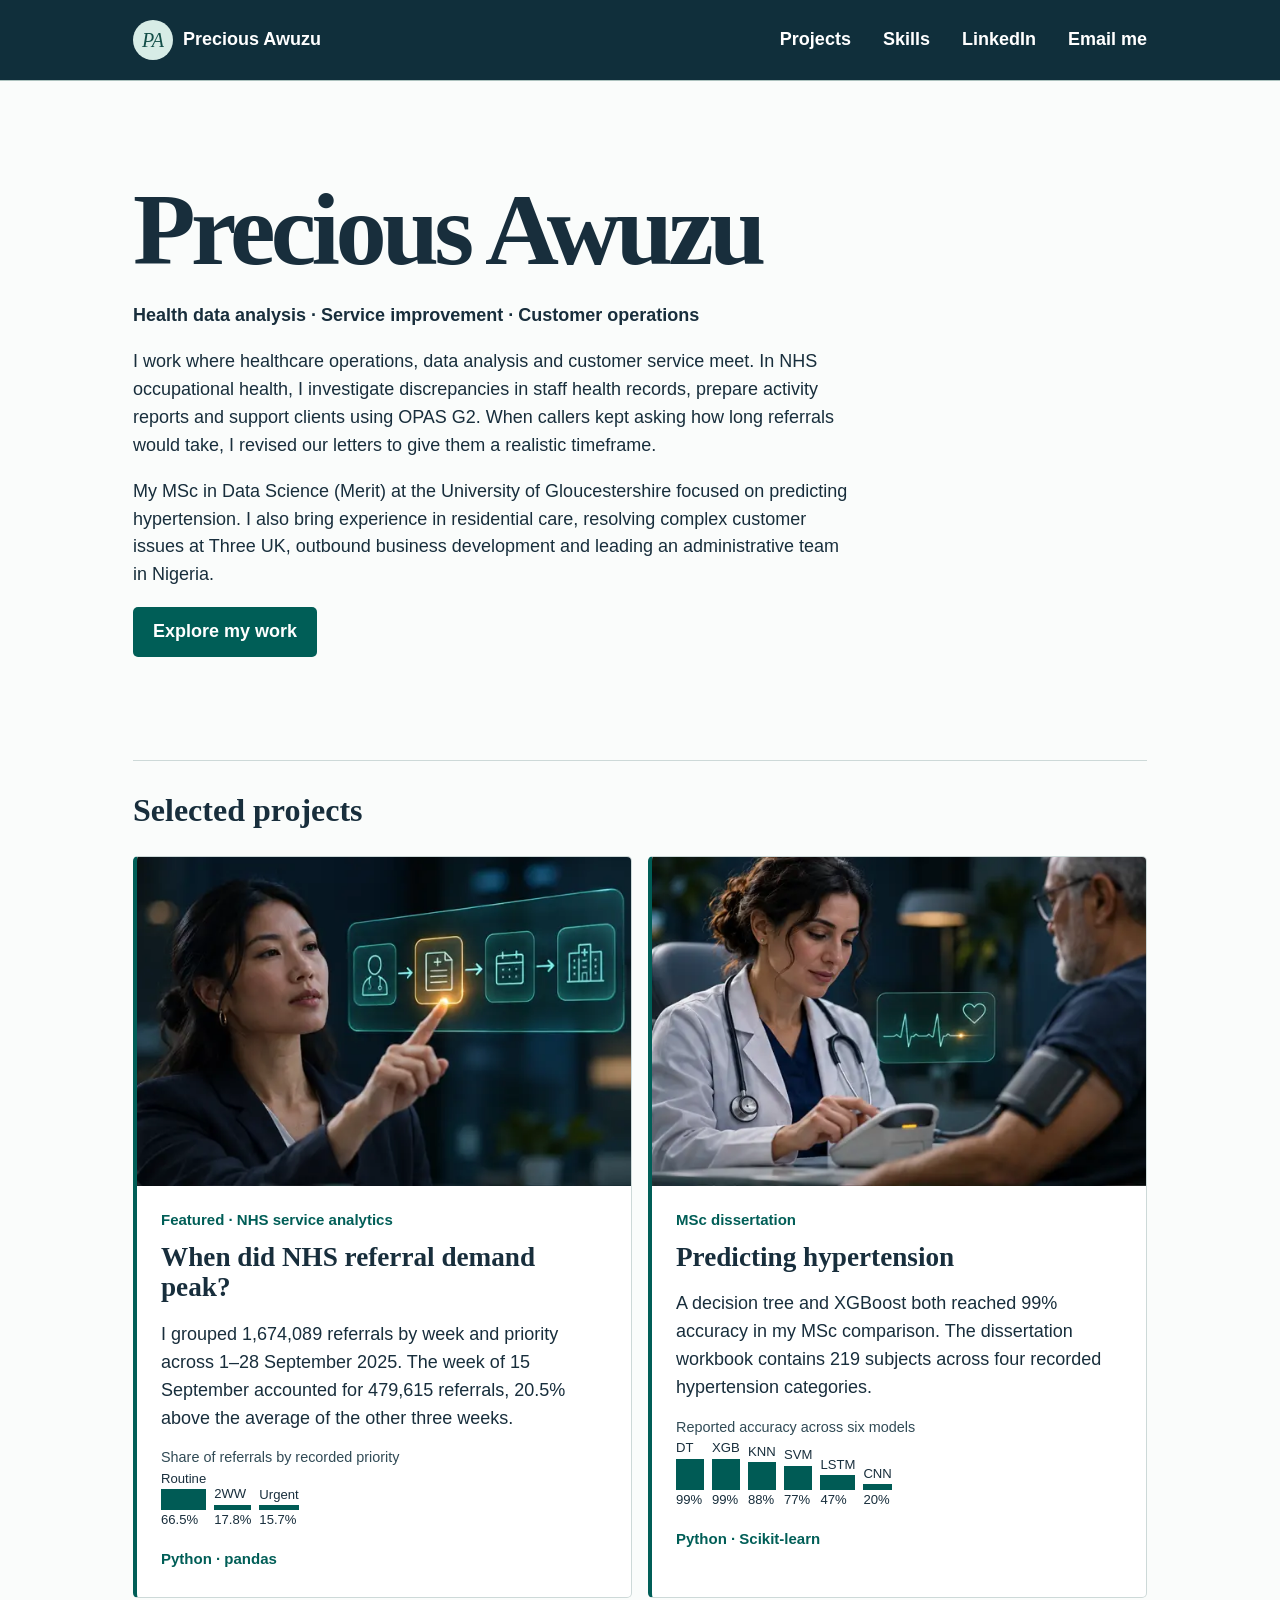
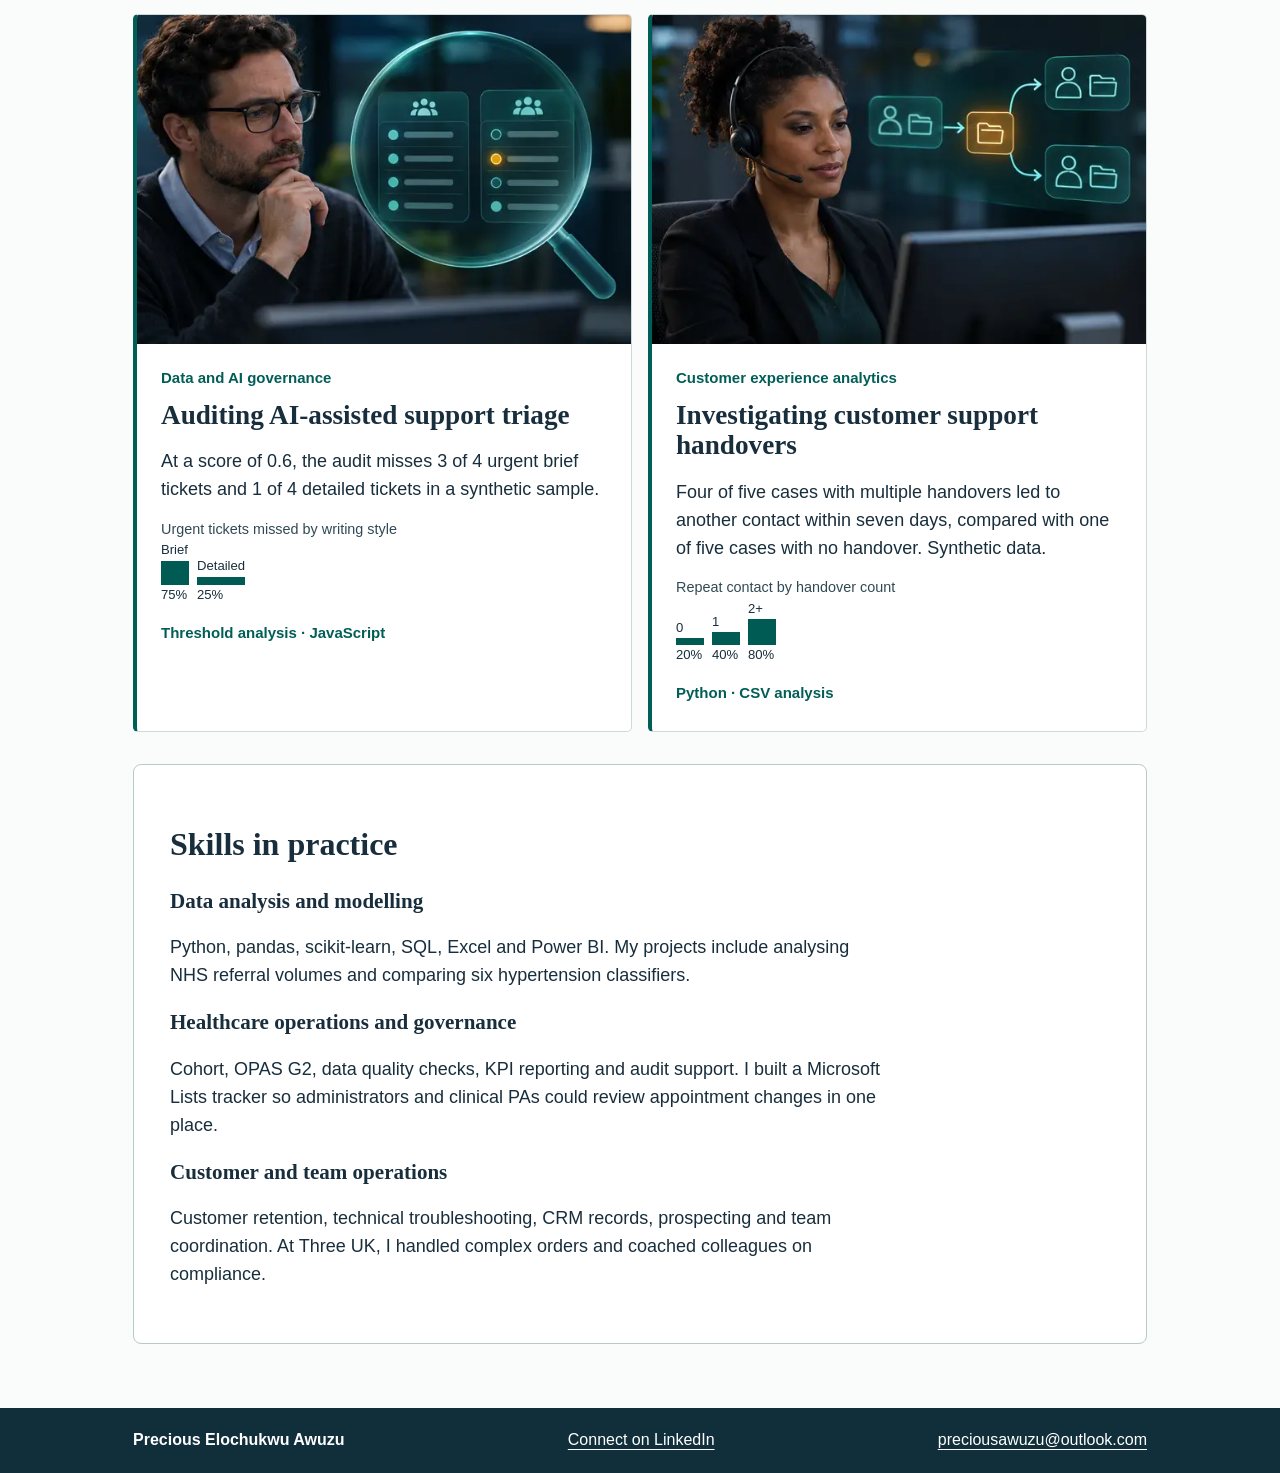
==== index.html @ b7de5ee0 "Give NHS referrals a portfolio case study and link to its source" ====
<!doctype html>
<html lang="en">
<meta charset="utf-8">
<meta name="viewport" content="width=device-width, initial-scale=1">
<title>Health data portfolio | Precious Awuzu</title>

<!-- Base styles -->
<style>
*{box-sizing:border-box}
body{margin:0;background:#f5f8f7;color:#152e34;font:18px/1.55 system-ui,sans-serif}
header,main,footer{max-width:990px;margin:auto;padding:24px}
header{border-bottom:1px solid #adc3bf}
a{color:#005b55;text-underline-offset:4px}
header a{font-weight:700}
h1,h2,h3{font-family:Georgia,serif;line-height:1.12}
h1{font-size:clamp(2.8rem,7vw,5rem);margin:18px 0}
h2{font-size:2rem}
p{max-width:72ch}
article{padding:22px 0;border-top:1px solid #adc3bf}
article h2{margin:8px 0}
small{font-weight:700;color:#38645f}
section{background:white;border:1px solid #b6cbc6;border-radius:8px;padding:clamp(16px,4vw,36px);margin-top:32px}
label,output{display:block;font-weight:600}
textarea,select,button{font:inherit;padding:8px;max-width:100%}
textarea{width:100%;margin:10px 0}
button{background:#095951;color:white;border:0;border-radius:4px;cursor:pointer}
output{white-space:pre-line;margin:18px 0}
.row{display:grid;grid-template-columns:minmax(100px,2fr) 1fr 48px;align-items:center;gap:10px;padding:8px 0}
.row meter{width:100%}
footer{font-size:14px}
</style>

<!-- Theme and project grid -->
<style>
:root{--ink:#182e3c;--pine:#005e57;--line:#cdd9d8;--paper:#fafcfb}
*{scroll-margin-top:24px}
body{background:var(--paper);color:var(--ink);font-family:Inter,"Segoe UI",sans-serif}
header,footer{max-width:none;padding:0;background:#102f3b;color:white}
.navwrap,footer div{max-width:1110px;margin:auto;display:flex;justify-content:space-between;align-items:center;padding:20px clamp(18px,4vw,48px);gap:12px}
header a,footer a{color:white}
nav{display:flex;gap:clamp(12px,3vw,32px)}
nav a,.brand{text-decoration:none}
.brand{display:flex;align-items:center;gap:10px}
.brand b{display:grid;place-items:center;background:#d7ece6;color:#124e48;font:italic 20px Georgia,serif;width:40px;height:40px;border-radius:50%}
main{max-width:1110px;padding:0 clamp(18px,4vw,48px) 64px}
.hero{display:grid;grid-template-columns:1fr;align-items:center;gap:clamp(28px,6vw,80px);padding:clamp(38px,6vw,80px) 0}
.hero img{display:block;width:100%;height:auto;border-radius:48% 48% 6px 6px;box-shadow:8px 8px 0 #d5e6e1}
.hero h1{font-size:clamp(4rem,8vw,7rem);line-height:.93;letter-spacing:-.045em;margin:.24em 0}
.hero small,.case>small,article small{color:var(--pine)}
.cta{display:inline-block;font-weight:650;color:white;background:var(--pine);padding:11px 20px;border-radius:5px;text-decoration:none}
#projects{border-top:1px solid var(--line);padding-top:32px}
.grid{display:grid;grid-template-columns:1fr 1fr;gap:16px}
article{position:relative;background:white;border:1px solid var(--line);border-left:4px solid var(--pine);padding:24px;border-radius:5px}
article h2{font-size:1.7rem}
article h2 a{color:var(--ink);text-decoration:none}
article h2 a:after{content:"";position:absolute;inset:0}
article:hover,article:focus-within{background:#eaf3ef}
article p{margin-bottom:0}
.case{max-width:920px;padding-top:44px}
.case h1{font-size:clamp(2.6rem,6vw,4.4rem);letter-spacing:-.035em}
.case section{box-shadow:0 8px 28px #18363908}
select,textarea{border:1px solid #768d91;border-radius:4px;color:var(--ink);background:white}
.skip{position:absolute;left:-9999px}
.skip:focus{left:8px;top:8px;background:white;padding:10px;z-index:2}
a:focus-visible,button:focus-visible,select:focus-visible,textarea:focus-visible{outline:3px solid #c77b23;outline-offset:3px}
footer div{font-size:1rem;flex-wrap:wrap}
nav a:hover,footer a:hover,.brand:hover{text-decoration:underline}
@media(max-width:660px){.hero{grid-template-columns:1fr;gap:20px}.hero img{grid-row:1;width:min(45vw,180px)}.grid{grid-template-columns:1fr}.navwrap{font-size:1rem}.brand b{width:30px;height:30px;font-size:16px}}
.plotline{display:grid;grid-template-columns:minmax(90px,1fr) 2fr 55px;gap:12px;align-items:center;margin:14px 0}
.plotline i,.plotline b{display:block;height:16px;background:#dbe9e6;border-radius:3px}
.plotline b{background:#00645c}
.flow{display:flex;flex-wrap:wrap;gap:16px;padding:0;list-style-position:inside}
.flow li{background:#dceee8;padding:10px;border-radius:5px}
pre{overflow:auto}
.project-art{display:block;width:100%;height:auto;aspect-ratio:3/2;object-fit:cover;border-radius:4px;margin-bottom:18px}
.case>.project-art{max-height:340px;aspect-ratio:auto;object-fit:contain;background:#edf3ef}
article:has(.project-art){overflow:hidden}
article .project-art{margin:-24px -24px 20px;width:calc(100% + 48px);border-radius:0}
figure{margin:14px 0}
.mini{display:flex;align-items:end;gap:8px}
.mini span{display:grid;align-items:end;min-width:28px;font-size:.82rem}
.mini i{background:#005b55;display:block}
figcaption{font-size:.9rem;color:#304a55}
header nav{flex-wrap:wrap}
header a:focus-visible,footer a:focus-visible{outline:3px solid white}
main :focus-visible,.skip:focus-visible{outline:3px solid #005b55;outline-offset:3px}
@media(max-width:660px){.navwrap{flex-wrap:wrap}.navwrap nav{gap:14px}}
</style>

<a class="skip" href="#main">Skip to content</a>

<header>
  <div class="navwrap">
    <a class="brand" href="index.html"><b aria-hidden="true">PA</b> Precious Awuzu</a>
    <nav aria-label="Main">
      <a href="index.html#projects">Projects</a> <a href="#skills">Skills</a>
      <a href="https://uk.linkedin.com/in/precious-awuzu-581737a3">LinkedIn</a>
    <a href="mailto:preciousawuzu@outlook.com">Email me</a></nav>
  </div>
</header>

<main id="main">
  <div class="hero">
    <div>
      <h1>Precious Awuzu</h1>
      <p><strong>Health data analysis · Service improvement · Customer operations</strong></p>
      <p>I work where healthcare operations, data analysis and customer service meet. In NHS occupational health, I investigate discrepancies in staff health records, prepare activity reports and support clients using OPAS G2. When callers kept asking how long referrals would take, I revised our letters to give them a realistic timeframe.</p>
      <p>My MSc in Data Science (Merit) at the University of Gloucestershire focused on predicting hypertension. I also bring experience in residential care, resolving complex customer issues at Three UK, outbound business development and leading an administrative team in Nigeria.</p>
      <a class="cta" href="#projects">Explore my work</a>
    </div>
  </div>

  <h2 id="projects">Selected projects</h2>
  <div class="grid">
    <article>
      <img class="project-art" loading="lazy" decoding="async" src="assets/clinic-illustration.webp" alt="Healthcare worker reviewing a digital referral">
      <small>Featured · NHS service analytics</small>
      <h2><a href="referrals.html">When did NHS referral demand peak?</a></h2>
      <p>I grouped 1,674,089 referrals by week and priority across 1–28 September 2025. The week of 15 September accounted for 479,615 referrals, 20.5% above the average of the other three weeks.</p>
      <figure>
        <figcaption>Share of referrals by recorded priority</figcaption>
        <div class="mini">
          <span>Routine<i style="height:21.28px"></i>66.5%</span>
          <span>2WW<i style="height:5.7px"></i>17.8%</span>
          <span>Urgent<i style="height:5.02px"></i>15.7%</span>
        </div>
      </figure>
      <small>Python · pandas</small>
    </article>

    <article>
      <img class="project-art" loading="lazy" decoding="async" src="assets/research-illustration.webp" alt="Clinician taking a blood pressure reading">
      <small>MSc dissertation</small>
      <h2><a href="research.html">Predicting hypertension</a></h2>
      <p>A decision tree and XGBoost both reached 99% accuracy in my MSc comparison. The dissertation workbook contains 219 subjects across four recorded hypertension categories.</p>
      <figure>
        <figcaption>Reported accuracy across six models</figcaption>
        <div class="mini">
          <span>DT<i style="height:31.68px"></i>99%</span>
          <span>XGB<i style="height:31.68px"></i>99%</span>
          <span>KNN<i style="height:28.16px"></i>88%</span>
          <span>SVM<i style="height:24.64px"></i>77%</span>
          <span>LSTM<i style="height:15.040000000000001px"></i>47%</span>
          <span>CNN<i style="height:6.4px"></i>20%</span>
        </div>
      </figure>
      <small>Python · Scikit-learn</small>
    </article>

    <article>
      <img class="project-art" loading="lazy" decoding="async" src="assets/governance-illustration.webp" alt="Analyst comparing two support queues">
      <small>Data and AI governance</small>
      <h2><a href="governance.html">Auditing AI-assisted support triage</a></h2>
      <p>At a score of 0.6, the audit misses 3 of 4 urgent brief tickets and 1 of 4 detailed tickets in a synthetic sample.</p>
      <figure>
        <figcaption>Urgent tickets missed by writing style</figcaption>
        <div class="mini">
          <span>Brief<i style="height:24.0px"></i>75%</span>
          <span>Detailed<i style="height:8.0px"></i>25%</span>
        </div>
      </figure>
      <small>Threshold analysis · JavaScript</small>
    </article>

    <article>
      <img class="project-art" loading="lazy" decoding="async" src="assets/quality-illustration.webp" alt="Support adviser reviewing case transfers">
      <small>Customer experience analytics</small>
      <h2><a href="quality.html">Investigating customer support handovers</a></h2>
      <p>Four of five cases with multiple handovers led to another contact within seven days, compared with one of five cases with no handover. Synthetic data.</p>
      <figure>
        <figcaption>Repeat contact by handover count</figcaption>
        <div class="mini">
          <span>0<i style="height:6.4px"></i>20%</span>
          <span>1<i style="height:12.8px"></i>40%</span>
          <span>2+<i style="height:25.6px"></i>80%</span>
        </div>
      </figure>
      <small>Python · CSV analysis</small>
    </article>
  </div>
<section id="skills"><h2>Skills in practice</h2><h3>Data analysis and modelling</h3><p>Python, pandas, scikit-learn, SQL, Excel and Power BI. My projects include analysing NHS referral volumes and comparing six hypertension classifiers.</p><h3>Healthcare operations and governance</h3><p>Cohort, OPAS G2, data quality checks, KPI reporting and audit support. I built a Microsoft Lists tracker so administrators and clinical PAs could review appointment changes in one place.</p><h3>Customer and team operations</h3><p>Customer retention, technical troubleshooting, CRM records, prospecting and team coordination. At Three UK, I handled complex orders and coached colleagues on compliance.</p></section></main>

<footer>
  <div>
    <strong>Precious Elochukwu Awuzu</strong>
    <a href="https://uk.linkedin.com/in/precious-awuzu-581737a3">Connect on LinkedIn</a> <a href="mailto:preciousawuzu@outlook.com">preciousawuzu@outlook.com</a>
  </div>
</footer>
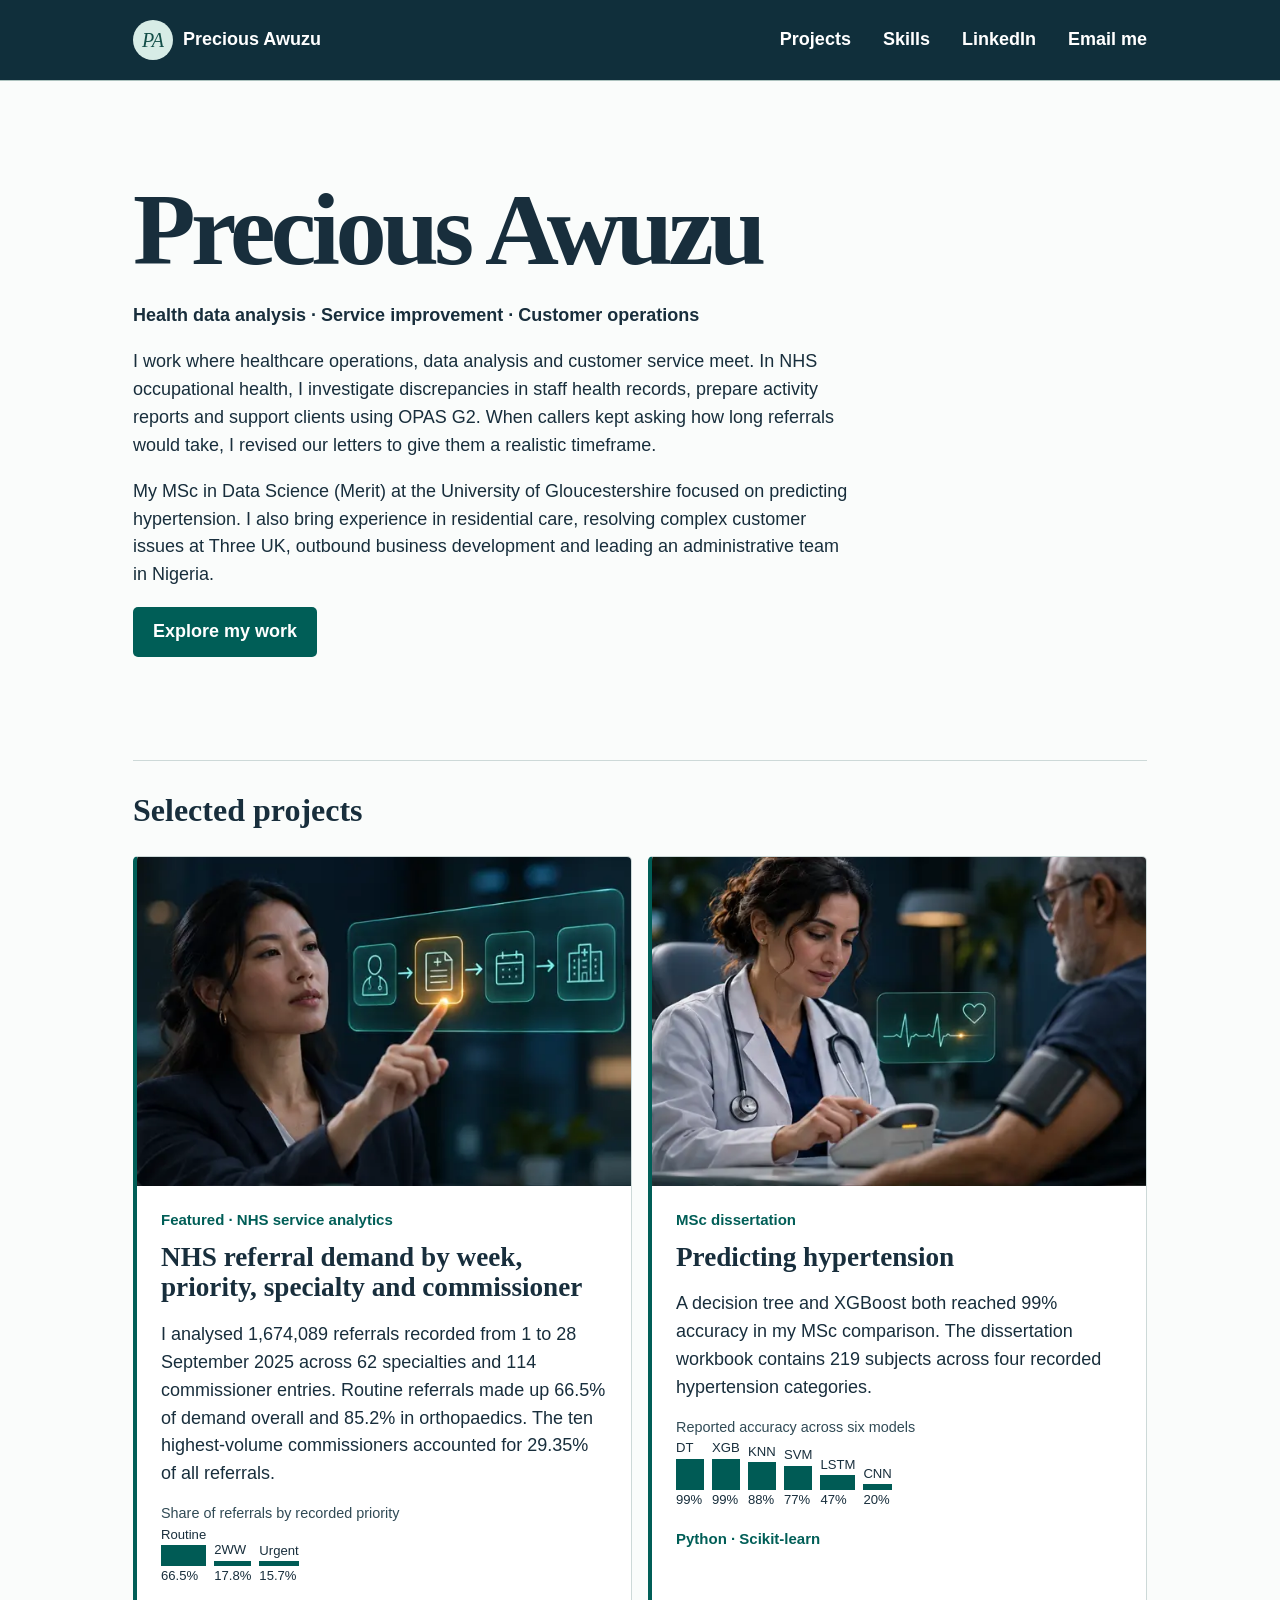
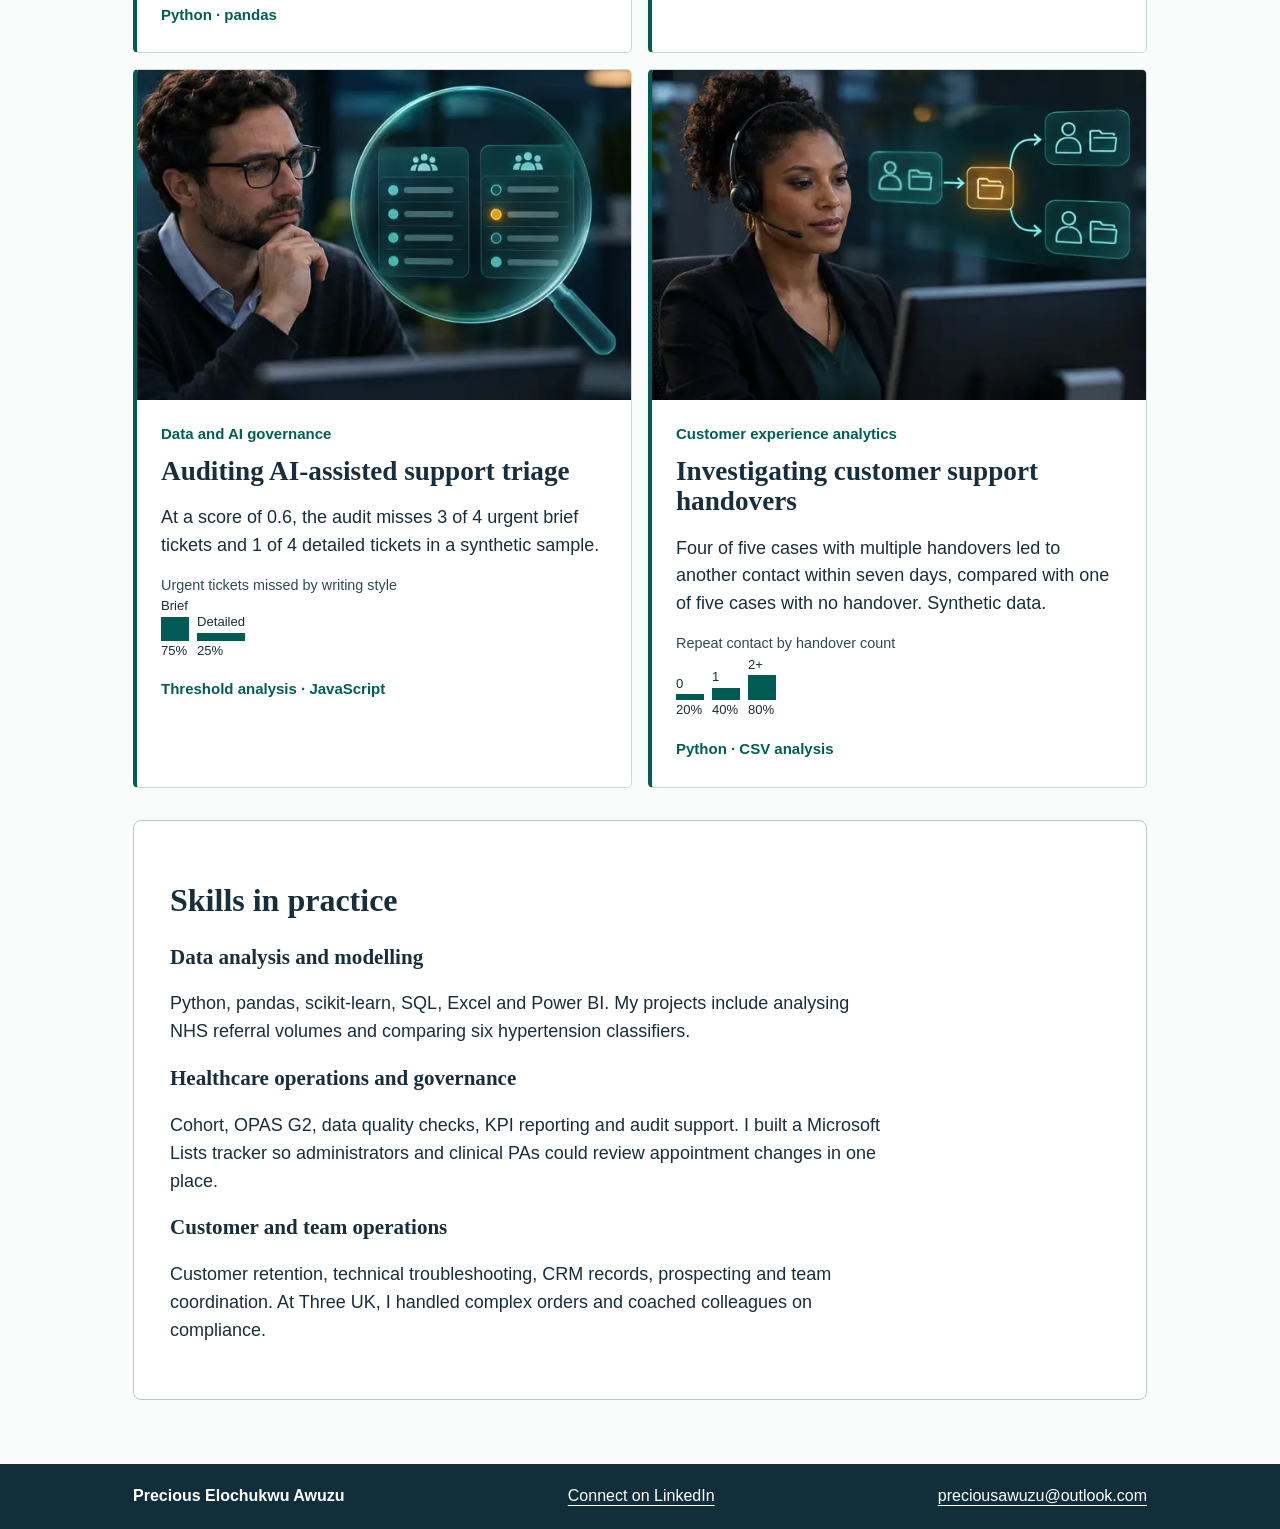
==== commit b3a617f4: "Cover specialty, priority and commissioner findings in NHS referral study" ====
--- a/index.html
+++ b/index.html
@@ -115,8 +115,8 @@
     <article>
       <img class="project-art" loading="lazy" decoding="async" src="assets/clinic-illustration.webp" alt="Healthcare worker reviewing a digital referral">
       <small>Featured · NHS service analytics</small>
-      <h2><a href="referrals.html">When did NHS referral demand peak?</a></h2>
-      <p>I grouped 1,674,089 referrals by week and priority across 1–28 September 2025. The week of 15 September accounted for 479,615 referrals, 20.5% above the average of the other three weeks.</p>
+      <h2><a href="referrals.html">NHS referral demand by week, priority, specialty and commissioner</a></h2>
+      <p>I analysed 1,674,089 referrals recorded from 1 to 28 September 2025 across 62 specialties and 114 commissioner entries. Routine referrals made up 66.5% of demand overall and 85.2% in orthopaedics. The ten highest-volume commissioners accounted for 29.35% of all referrals.</p>
       <figure>
         <figcaption>Share of referrals by recorded priority</figcaption>
         <div class="mini">
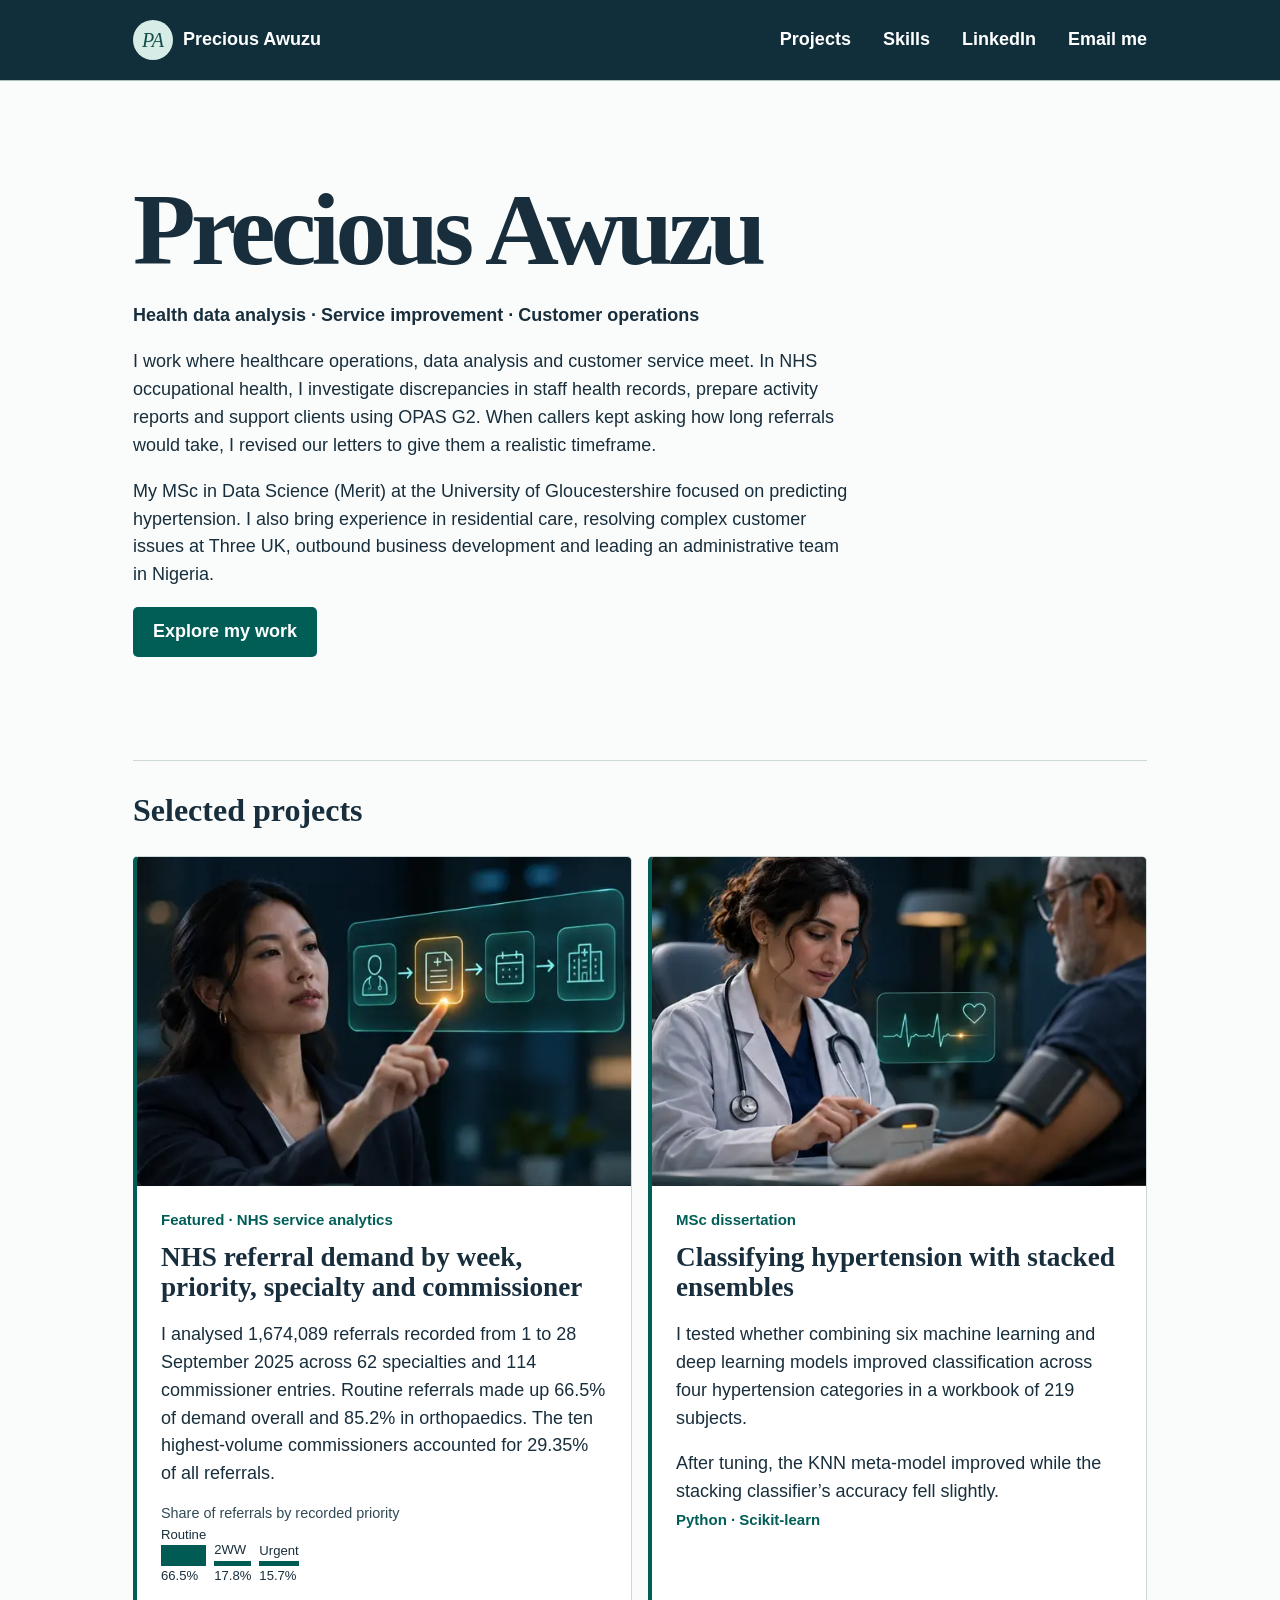
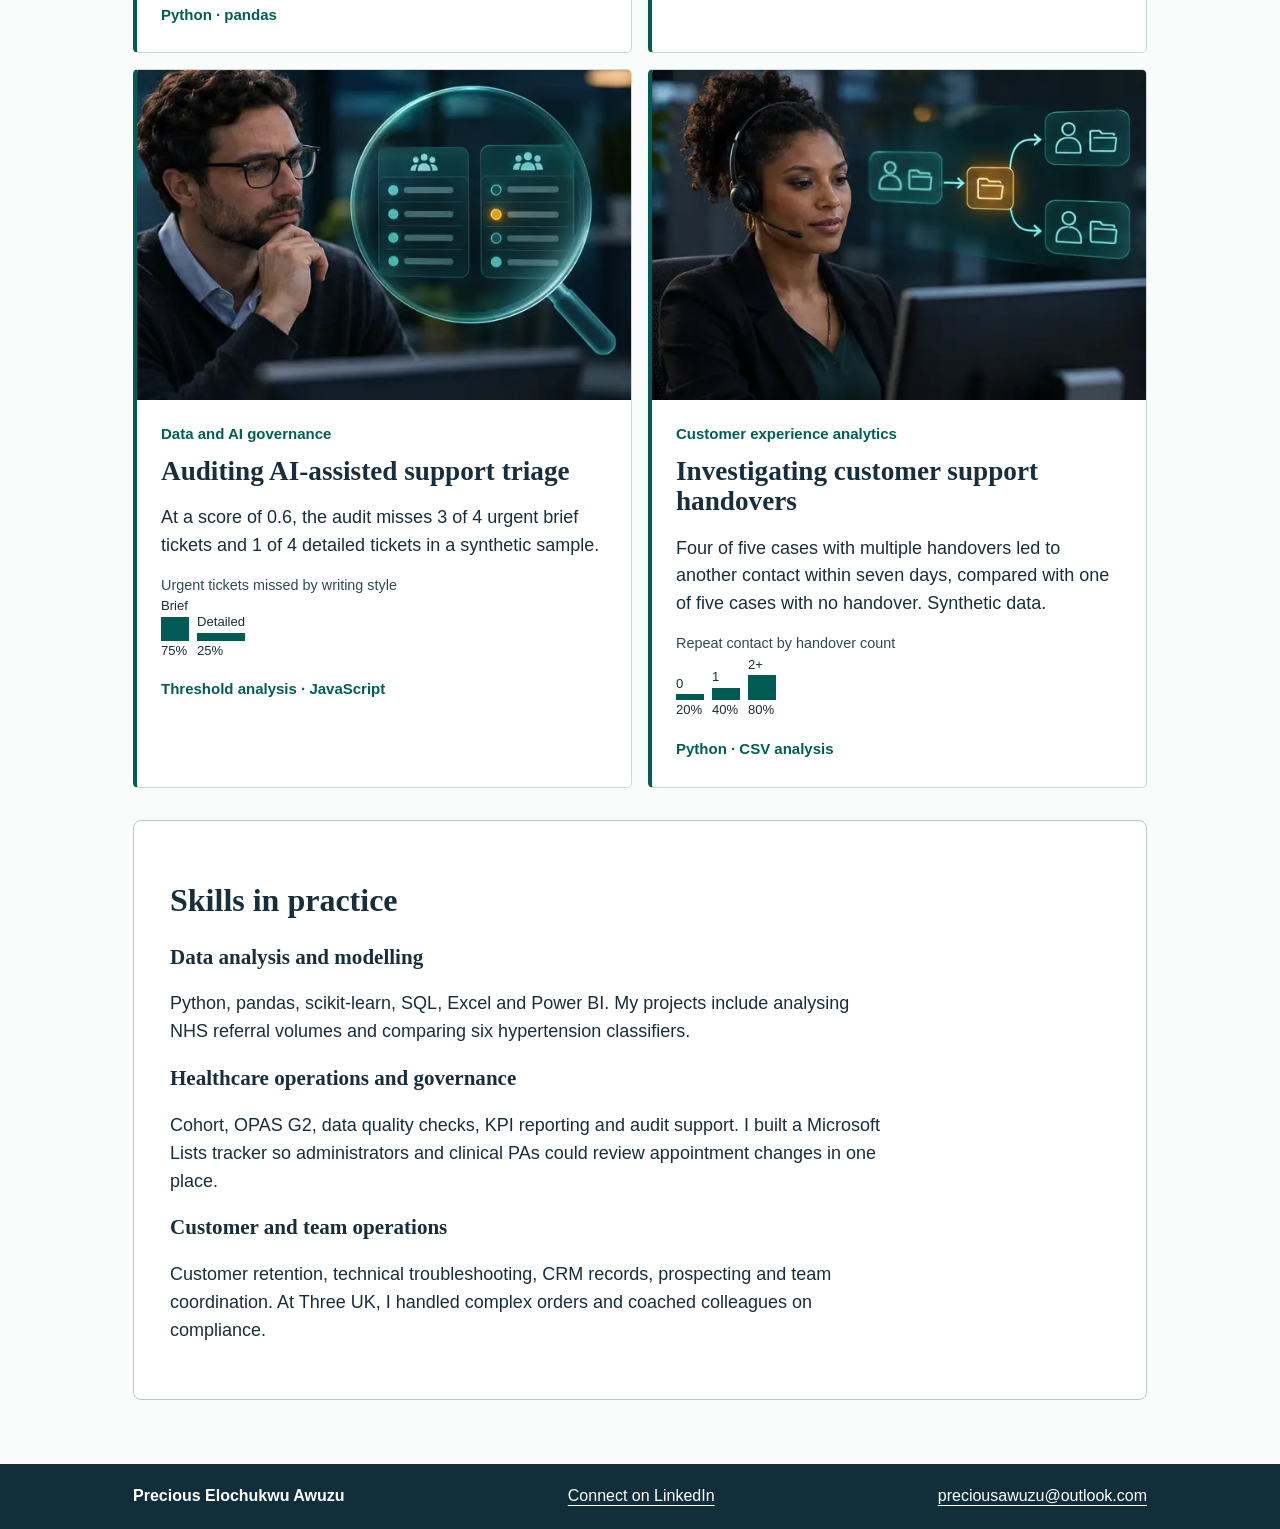
==== commit 8cbc0787: "Explain MSc ensemble design, tuning results and validation limits" ====
--- a/index.html
+++ b/index.html
@@ -131,19 +131,8 @@
     <article>
       <img class="project-art" loading="lazy" decoding="async" src="assets/research-illustration.webp" alt="Clinician taking a blood pressure reading">
       <small>MSc dissertation</small>
-      <h2><a href="research.html">Predicting hypertension</a></h2>
-      <p>A decision tree and XGBoost both reached 99% accuracy in my MSc comparison. The dissertation workbook contains 219 subjects across four recorded hypertension categories.</p>
-      <figure>
-        <figcaption>Reported accuracy across six models</figcaption>
-        <div class="mini">
-          <span>DT<i style="height:31.68px"></i>99%</span>
-          <span>XGB<i style="height:31.68px"></i>99%</span>
-          <span>KNN<i style="height:28.16px"></i>88%</span>
-          <span>SVM<i style="height:24.64px"></i>77%</span>
-          <span>LSTM<i style="height:15.040000000000001px"></i>47%</span>
-          <span>CNN<i style="height:6.4px"></i>20%</span>
-        </div>
-      </figure>
+      <h2><a href="research.html">Classifying hypertension with stacked ensembles</a></h2>
+      <p>I tested whether combining six machine learning and deep learning models improved classification across four hypertension categories in a workbook of 219 subjects.</p><p>After tuning, the KNN meta-model improved while the stacking classifier’s accuracy fell slightly.</p>
       <small>Python · Scikit-learn</small>
     </article>
 
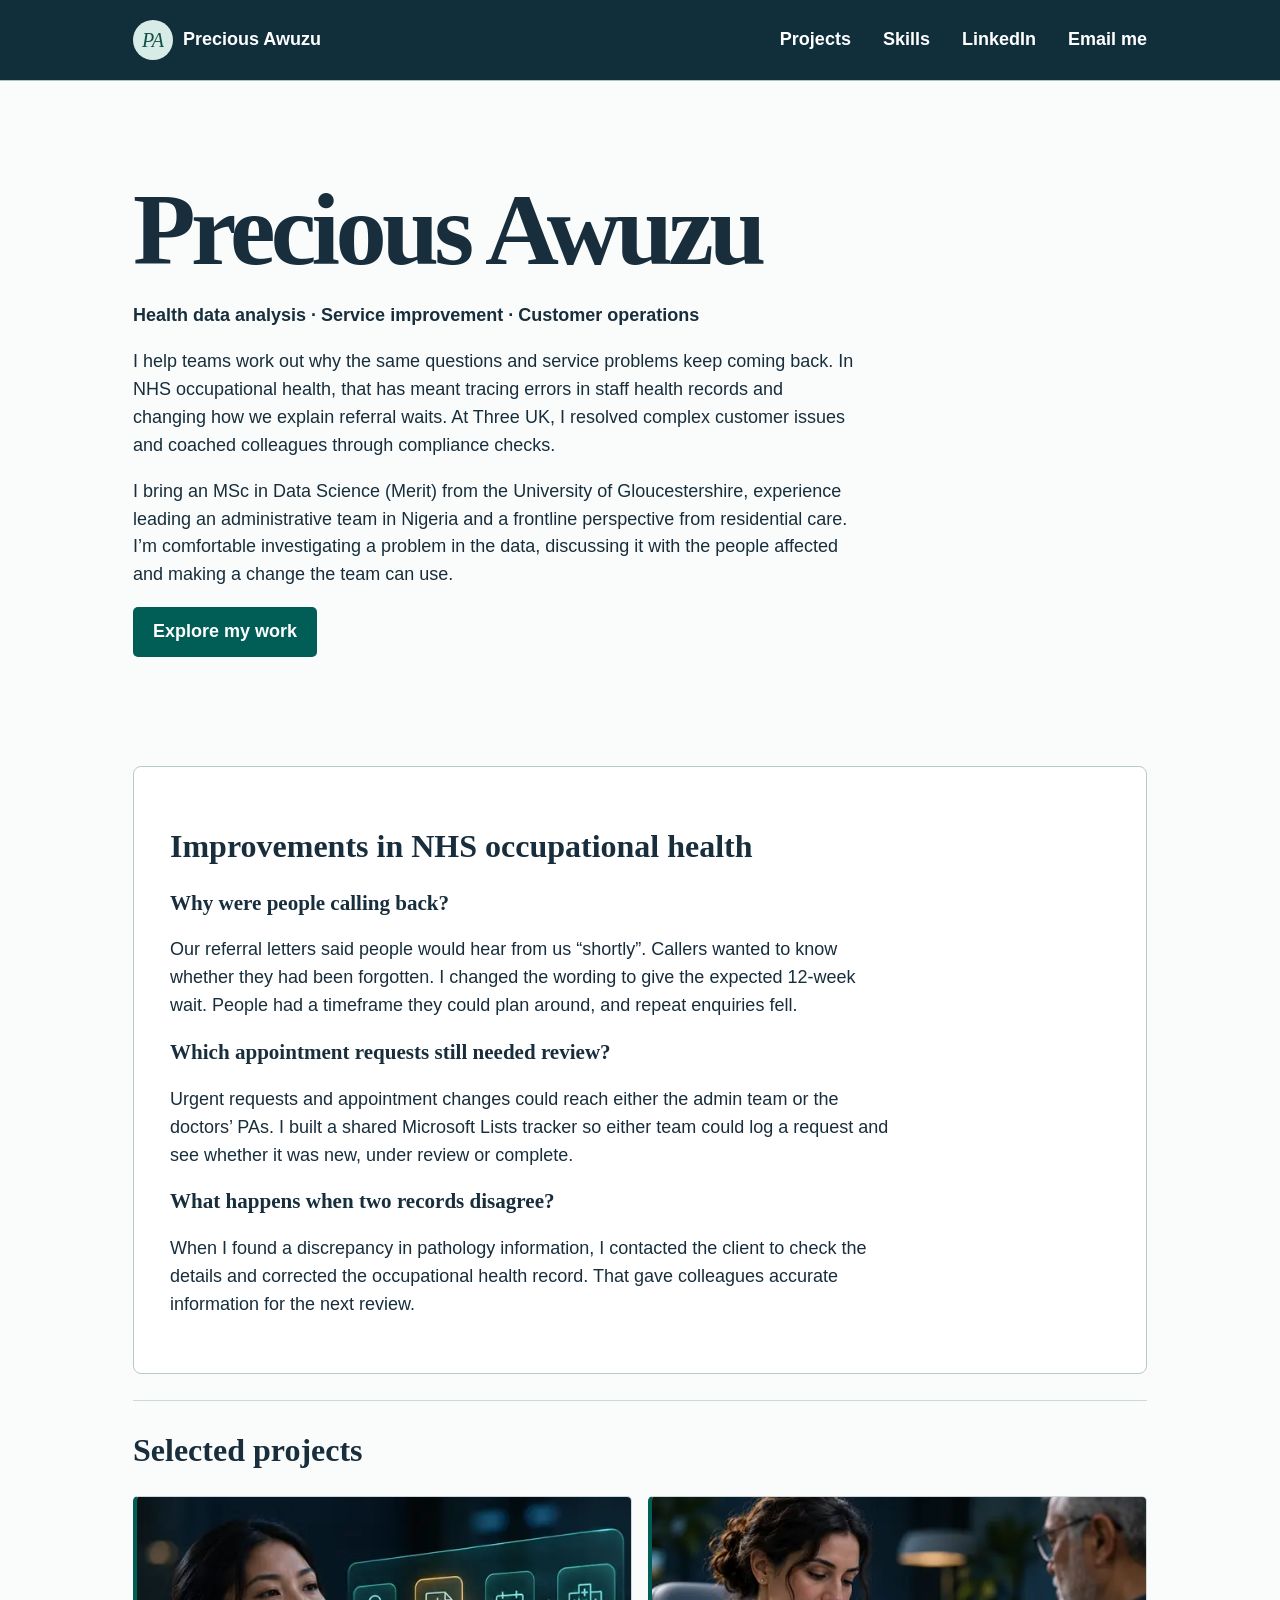
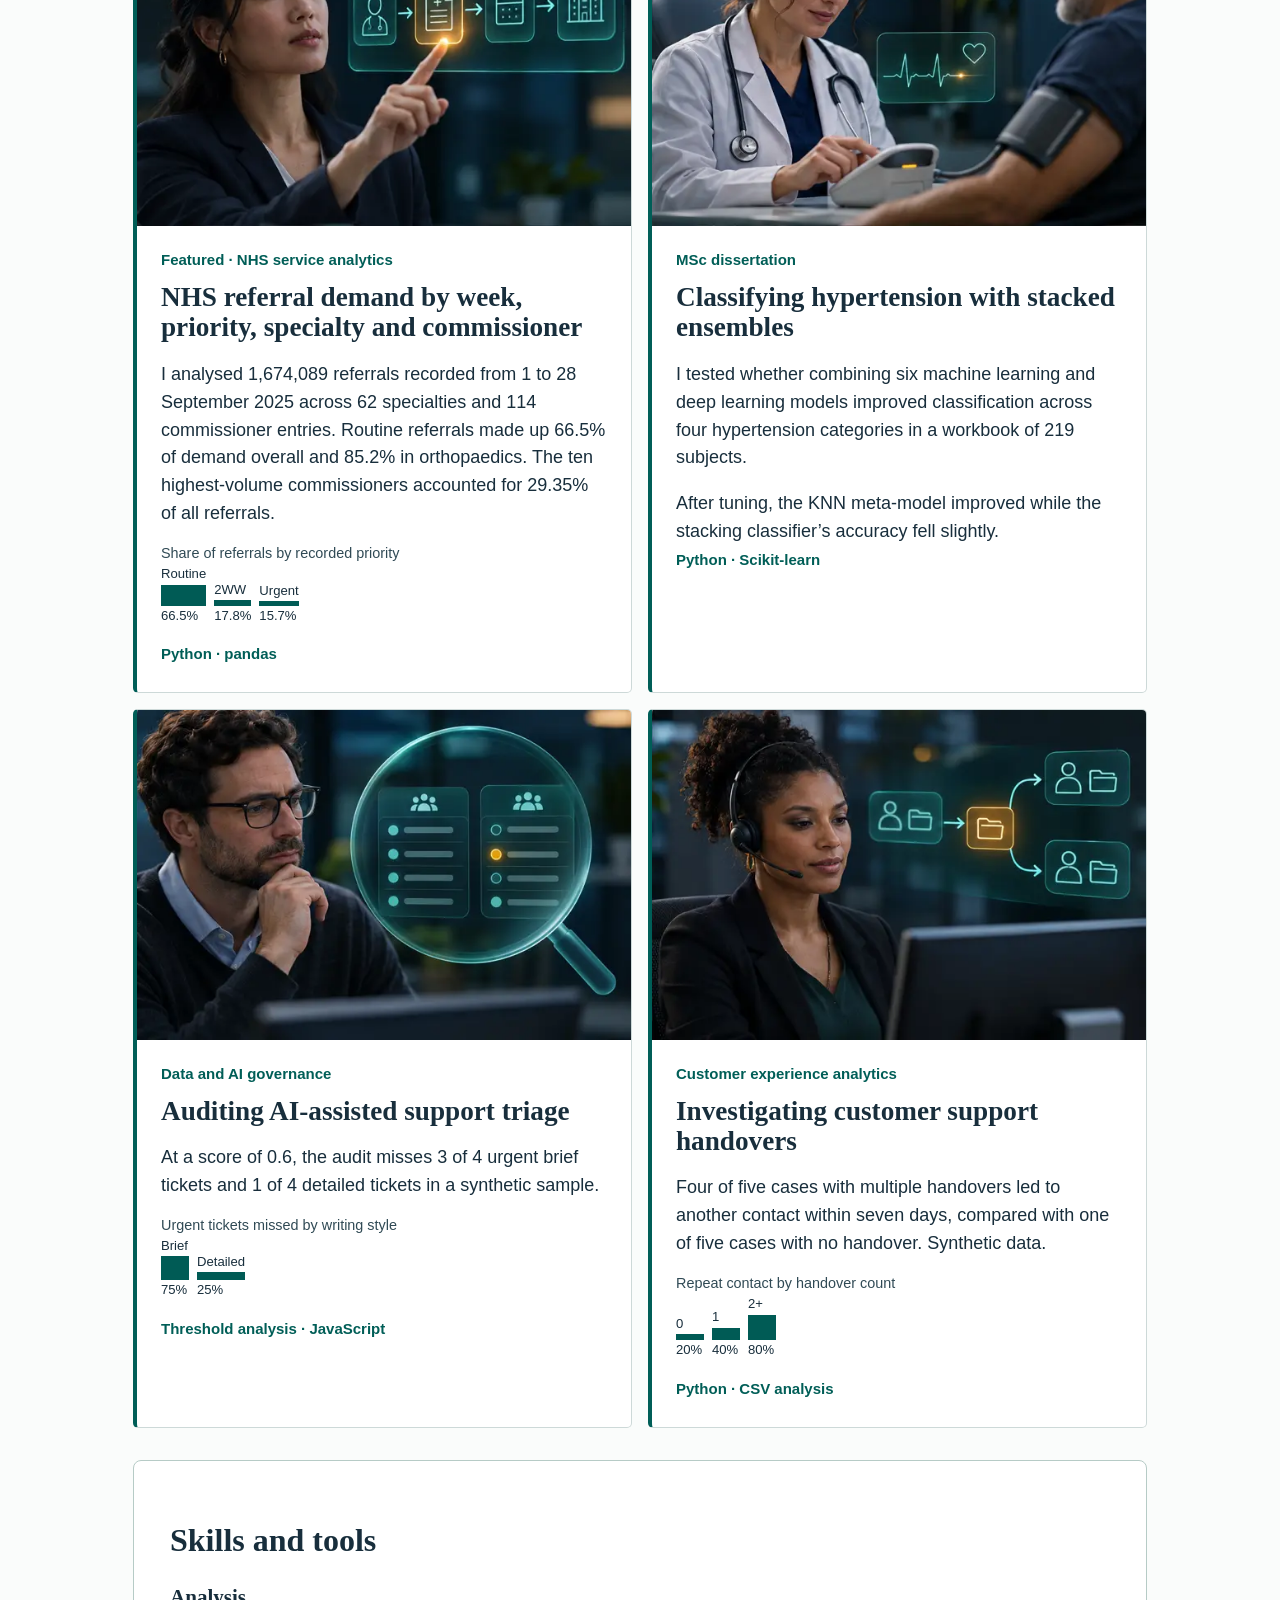
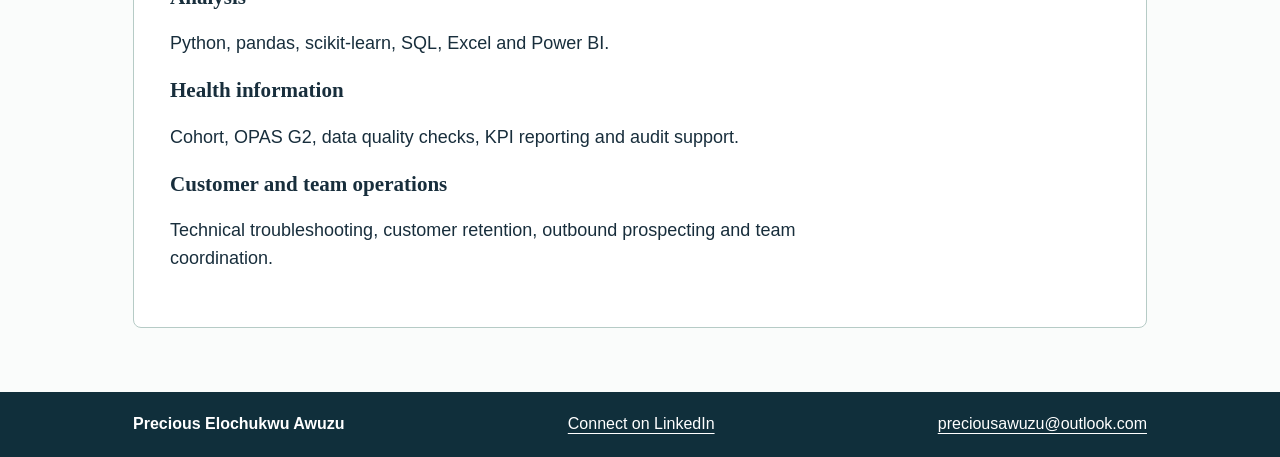
==== commit 5dc1f043: "Show the operational problems behind NHS service improvements" ====
--- a/index.html
+++ b/index.html
@@ -104,12 +104,13 @@
     <div>
       <h1>Precious Awuzu</h1>
       <p><strong>Health data analysis · Service improvement · Customer operations</strong></p>
-      <p>I work where healthcare operations, data analysis and customer service meet. In NHS occupational health, I investigate discrepancies in staff health records, prepare activity reports and support clients using OPAS G2. When callers kept asking how long referrals would take, I revised our letters to give them a realistic timeframe.</p>
-      <p>My MSc in Data Science (Merit) at the University of Gloucestershire focused on predicting hypertension. I also bring experience in residential care, resolving complex customer issues at Three UK, outbound business development and leading an administrative team in Nigeria.</p>
+      <p>I help teams work out why the same questions and service problems keep coming back. In NHS occupational health, that has meant tracing errors in staff health records and changing how we explain referral waits. At Three UK, I resolved complex customer issues and coached colleagues through compliance checks.</p>
+      <p>I bring an MSc in Data Science (Merit) from the University of Gloucestershire, experience leading an administrative team in Nigeria and a frontline perspective from residential care. I’m comfortable investigating a problem in the data, discussing it with the people affected and making a change the team can use.</p>
       <a class="cta" href="#projects">Explore my work</a>
     </div>
   </div>
 
+  <section id="nhs-work"><h2>Improvements in NHS occupational health</h2><h3>Why were people calling back?</h3><p>Our referral letters said people would hear from us “shortly”. Callers wanted to know whether they had been forgotten. I changed the wording to give the expected 12-week wait. People had a timeframe they could plan around, and repeat enquiries fell.</p><h3>Which appointment requests still needed review?</h3><p>Urgent requests and appointment changes could reach either the admin team or the doctors’ PAs. I built a shared Microsoft Lists tracker so either team could log a request and see whether it was new, under review or complete.</p><h3>What happens when two records disagree?</h3><p>When I found a discrepancy in pathology information, I contacted the client to check the details and corrected the occupational health record. That gave colleagues accurate information for the next review.</p></section>
   <h2 id="projects">Selected projects</h2>
   <div class="grid">
     <article>
@@ -167,7 +168,7 @@
       <small>Python · CSV analysis</small>
     </article>
   </div>
-<section id="skills"><h2>Skills in practice</h2><h3>Data analysis and modelling</h3><p>Python, pandas, scikit-learn, SQL, Excel and Power BI. My projects include analysing NHS referral volumes and comparing six hypertension classifiers.</p><h3>Healthcare operations and governance</h3><p>Cohort, OPAS G2, data quality checks, KPI reporting and audit support. I built a Microsoft Lists tracker so administrators and clinical PAs could review appointment changes in one place.</p><h3>Customer and team operations</h3><p>Customer retention, technical troubleshooting, CRM records, prospecting and team coordination. At Three UK, I handled complex orders and coached colleagues on compliance.</p></section></main>
+<section id="skills"><h2>Skills and tools</h2><h3>Analysis</h3><p>Python, pandas, scikit-learn, SQL, Excel and Power BI.</p><h3>Health information</h3><p>Cohort, OPAS G2, data quality checks, KPI reporting and audit support.</p><h3>Customer and team operations</h3><p>Technical troubleshooting, customer retention, outbound prospecting and team coordination.</p></section></main>
 
 <footer>
   <div>
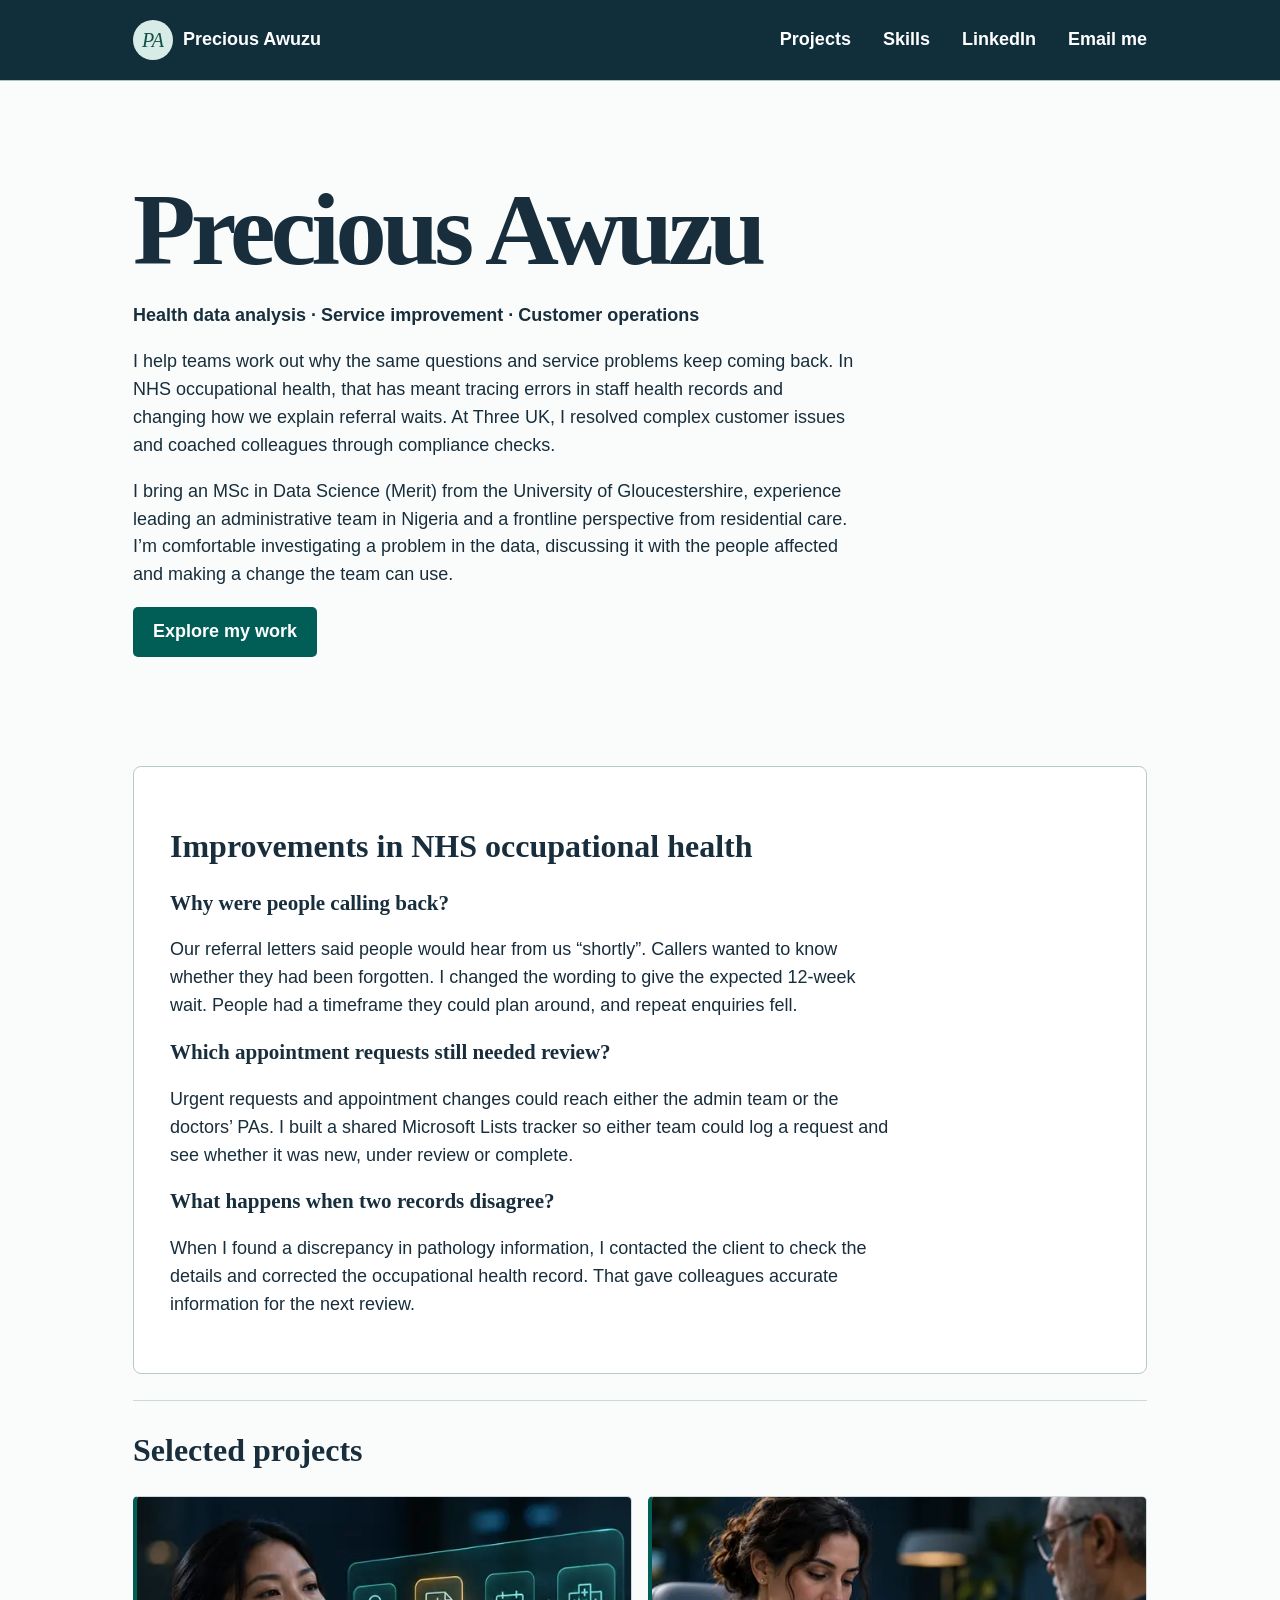
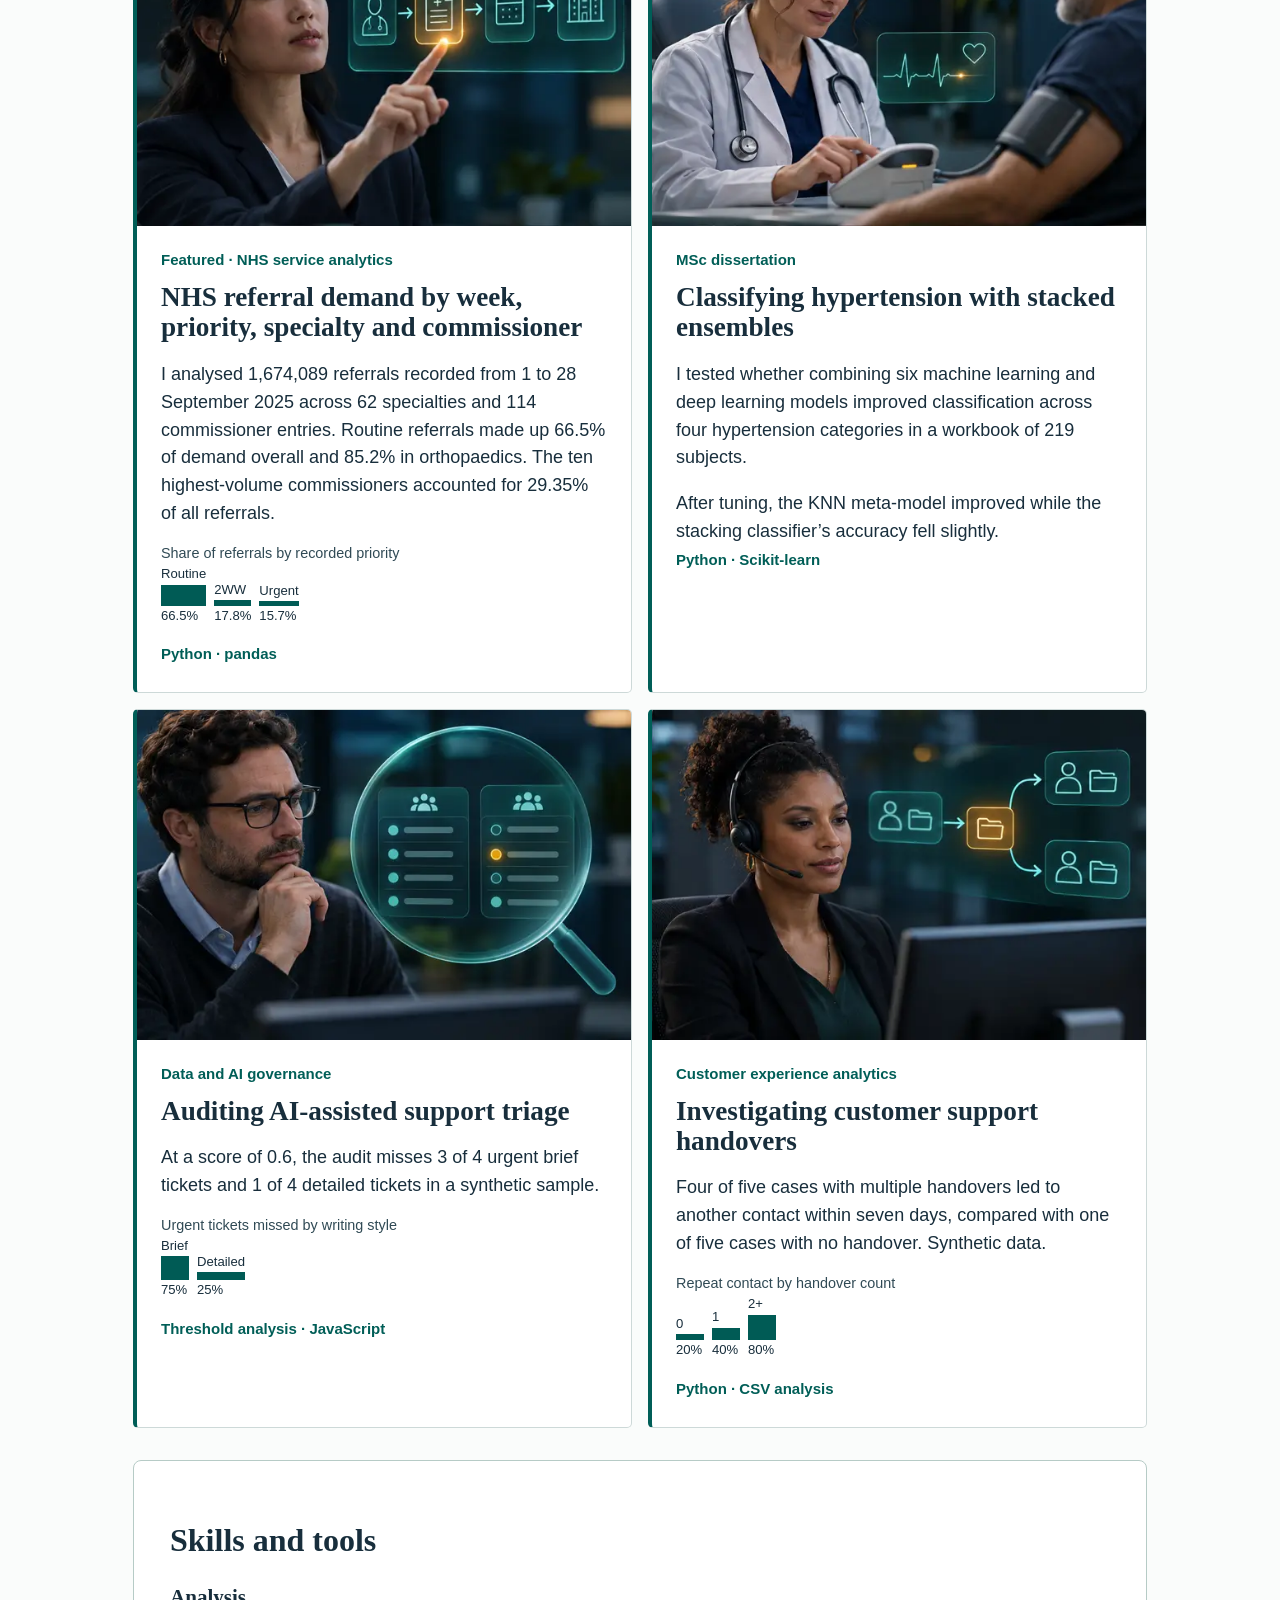
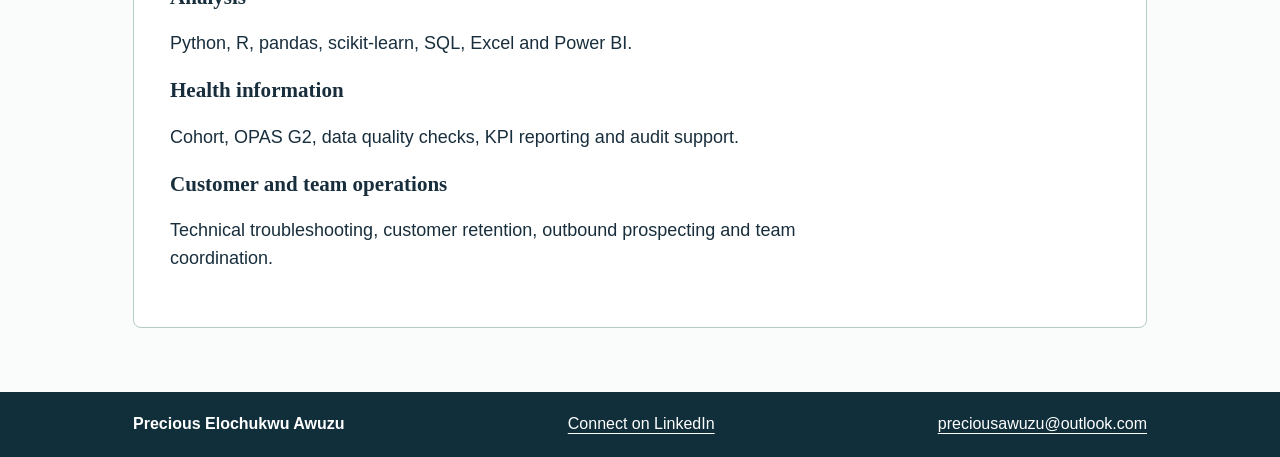
==== commit 151ff8d0: "Include R in analysis skills" ====
--- a/index.html
+++ b/index.html
@@ -168,7 +168,7 @@
       <small>Python · CSV analysis</small>
     </article>
   </div>
-<section id="skills"><h2>Skills and tools</h2><h3>Analysis</h3><p>Python, pandas, scikit-learn, SQL, Excel and Power BI.</p><h3>Health information</h3><p>Cohort, OPAS G2, data quality checks, KPI reporting and audit support.</p><h3>Customer and team operations</h3><p>Technical troubleshooting, customer retention, outbound prospecting and team coordination.</p></section></main>
+<section id="skills"><h2>Skills and tools</h2><h3>Analysis</h3><p>Python, R, pandas, scikit-learn, SQL, Excel and Power BI.</p><h3>Health information</h3><p>Cohort, OPAS G2, data quality checks, KPI reporting and audit support.</p><h3>Customer and team operations</h3><p>Technical troubleshooting, customer retention, outbound prospecting and team coordination.</p></section></main>
 
 <footer>
   <div>
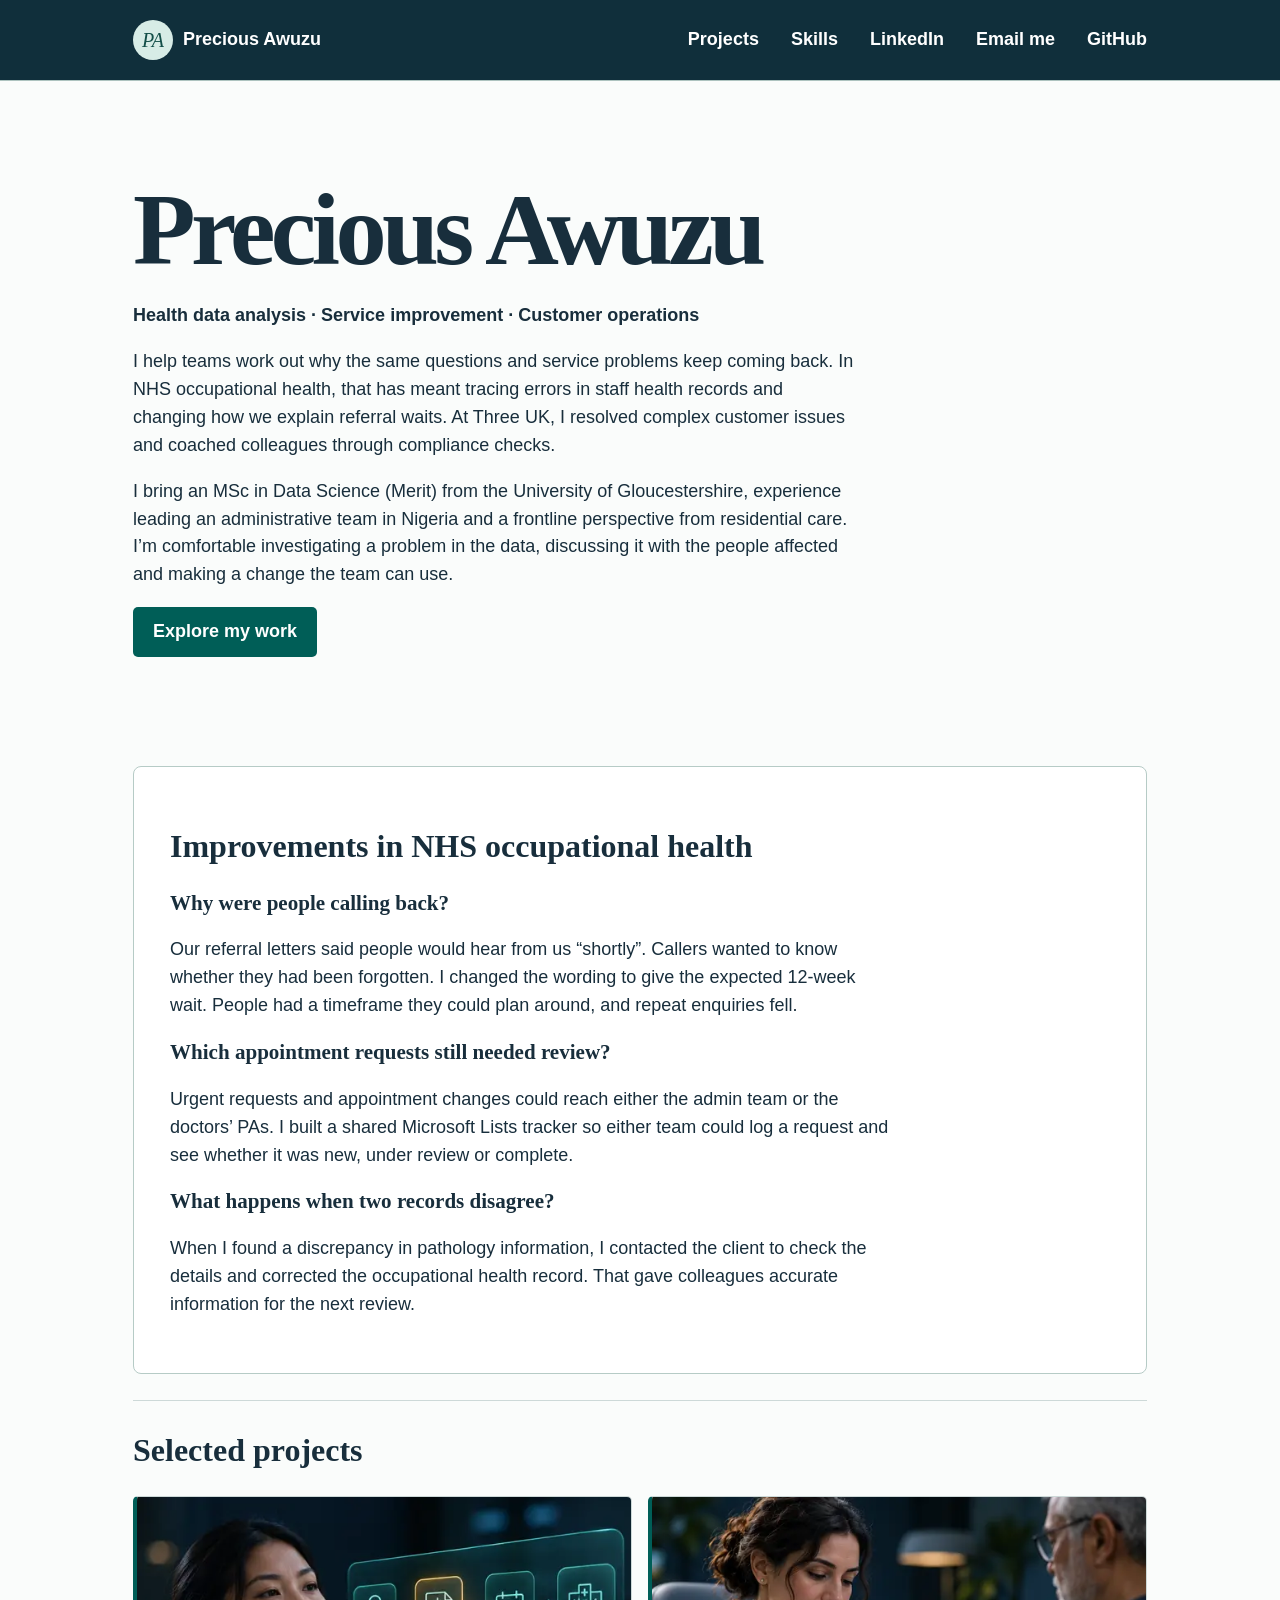
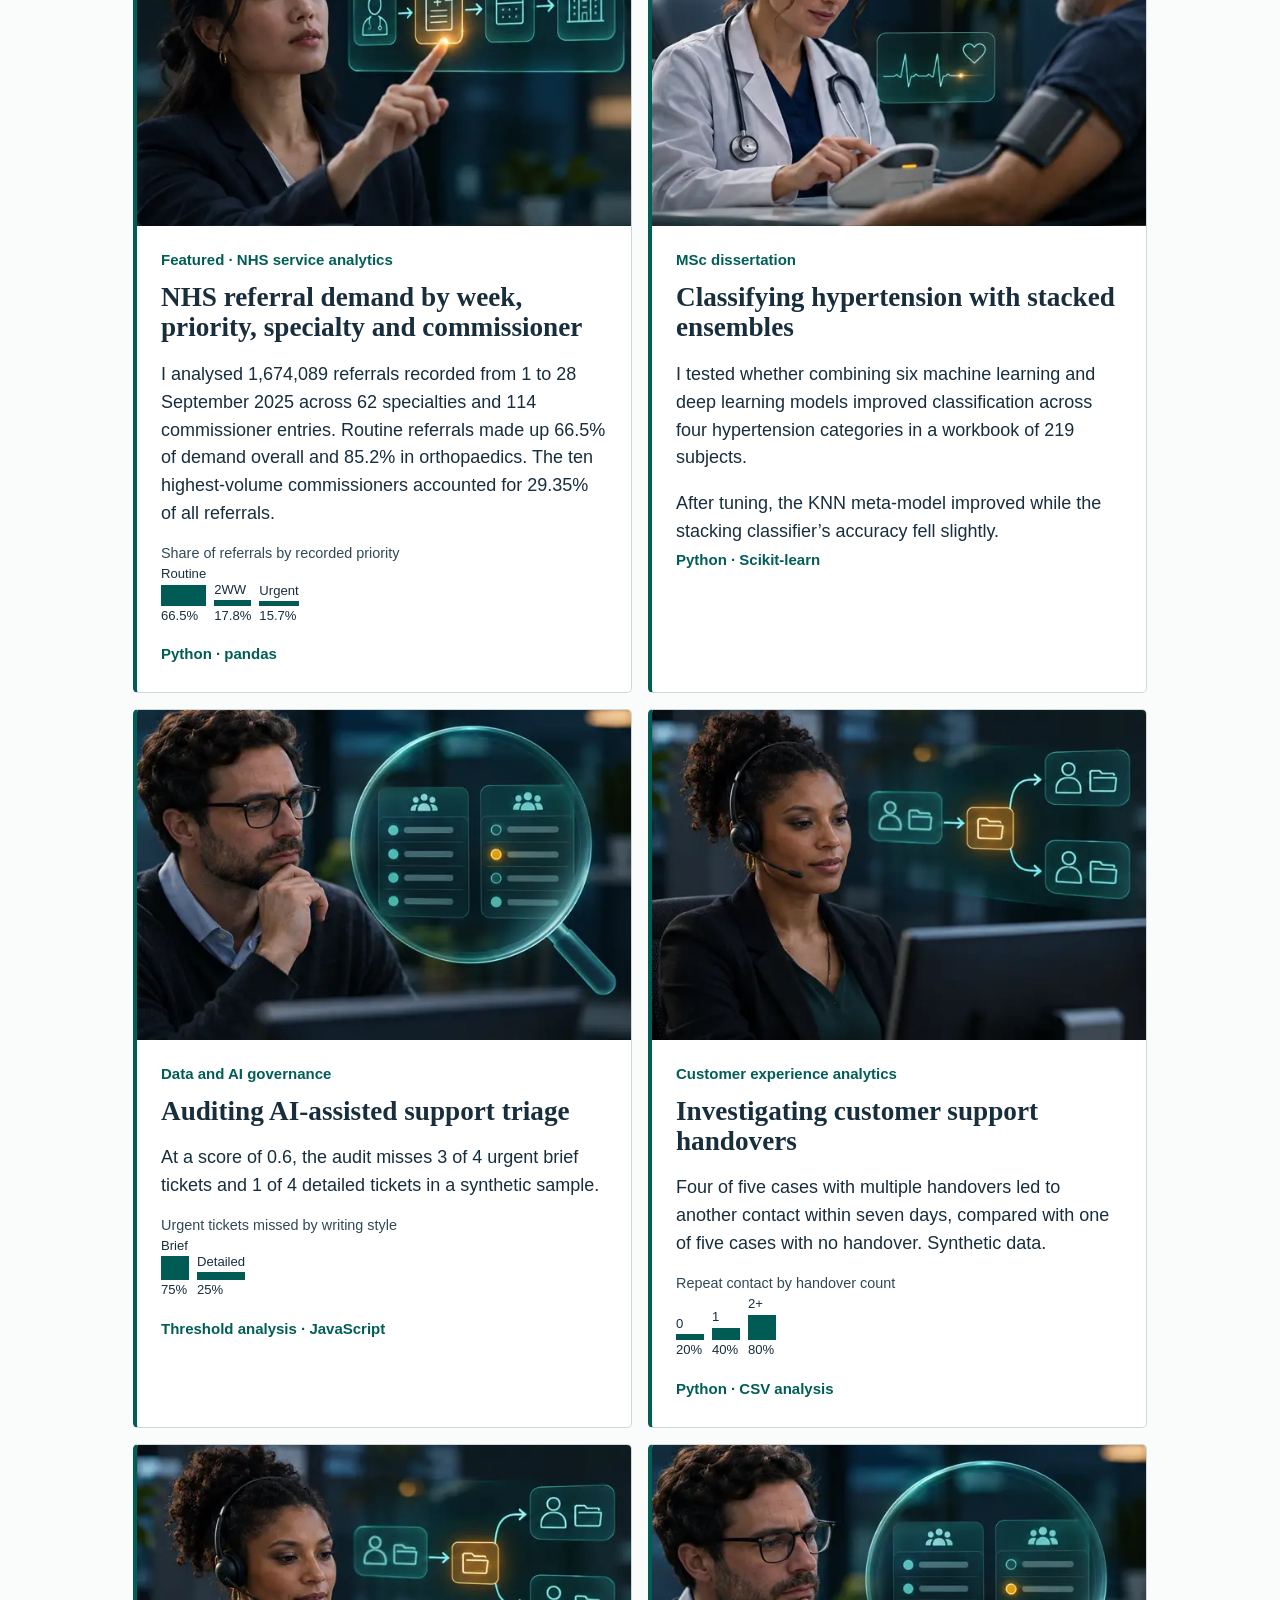
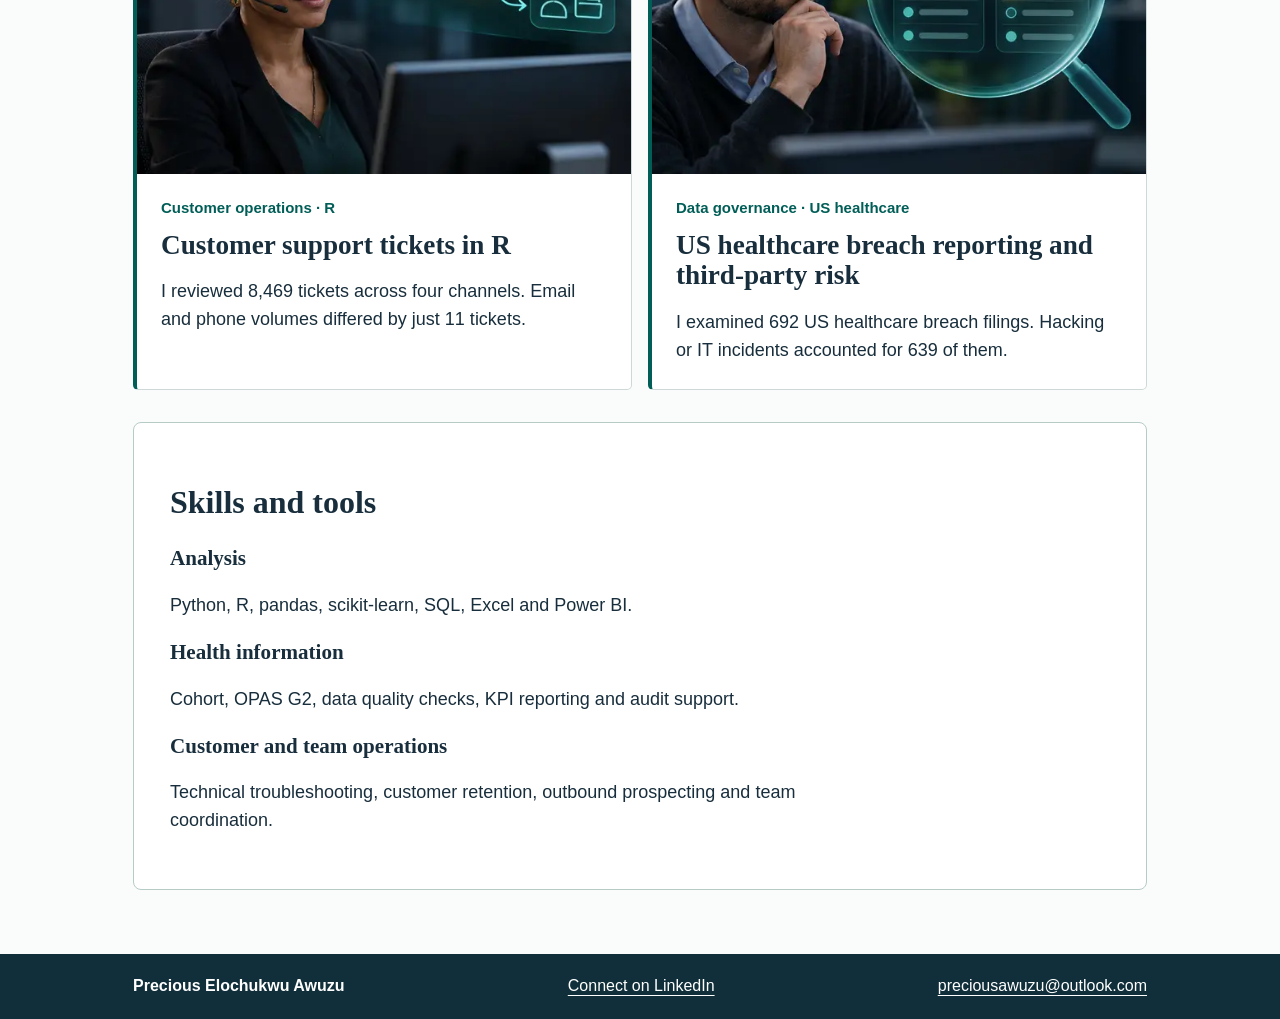
==== commit 5bc95cff: "Add support and governance case studies and GitHub profile navigation" ====
--- a/index.html
+++ b/index.html
@@ -95,7 +95,7 @@
     <nav aria-label="Main">
       <a href="index.html#projects">Projects</a> <a href="#skills">Skills</a>
       <a href="https://uk.linkedin.com/in/precious-awuzu-581737a3">LinkedIn</a>
-    <a href="mailto:preciousawuzu@outlook.com">Email me</a></nav>
+    <a href="mailto:preciousawuzu@outlook.com">Email me</a><a href="https://github.com/Precious-Awuzu">GitHub</a></nav>
   </div>
 </header>
 
@@ -167,6 +167,8 @@
       </figure>
       <small>Python · CSV analysis</small>
     </article>
+    <article><img class="project-art" loading="lazy" decoding="async" src="assets/quality-illustration.webp" alt="Support adviser reviewing case transfers"><small>Customer operations · R</small><h2><a href="tickets.html">Customer support tickets in R</a></h2><p>I reviewed 8,469 tickets across four channels. Email and phone volumes differed by just 11 tickets.</p></article>
+    <article><img class="project-art" loading="lazy" decoding="async" src="assets/governance-illustration.webp" alt="Analyst comparing records"><small>Data governance · US healthcare</small><h2><a href="breaches.html">US healthcare breach reporting and third-party risk</a></h2><p>I examined 692 US healthcare breach filings. Hacking or IT incidents accounted for 639 of them.</p></article>
   </div>
 <section id="skills"><h2>Skills and tools</h2><h3>Analysis</h3><p>Python, R, pandas, scikit-learn, SQL, Excel and Power BI.</p><h3>Health information</h3><p>Cohort, OPAS G2, data quality checks, KPI reporting and audit support.</p><h3>Customer and team operations</h3><p>Technical troubleshooting, customer retention, outbound prospecting and team coordination.</p></section></main>
 
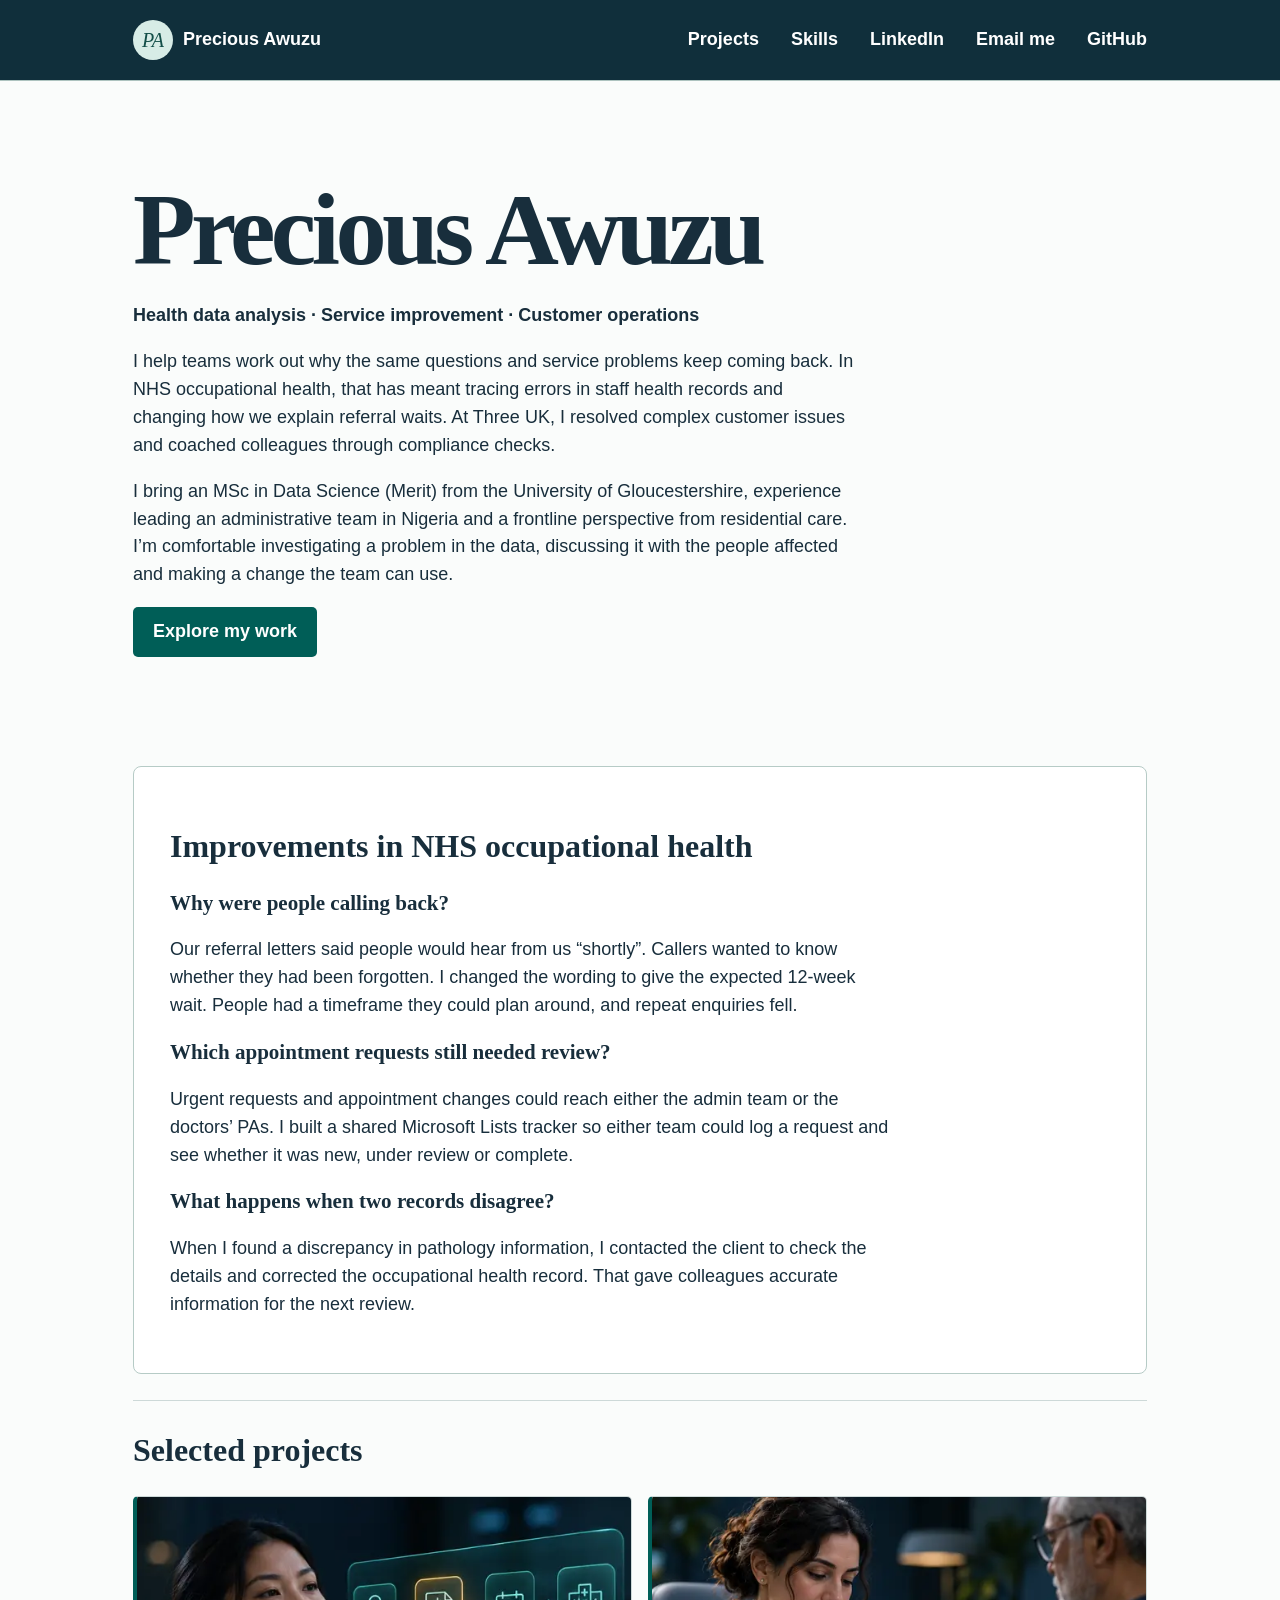
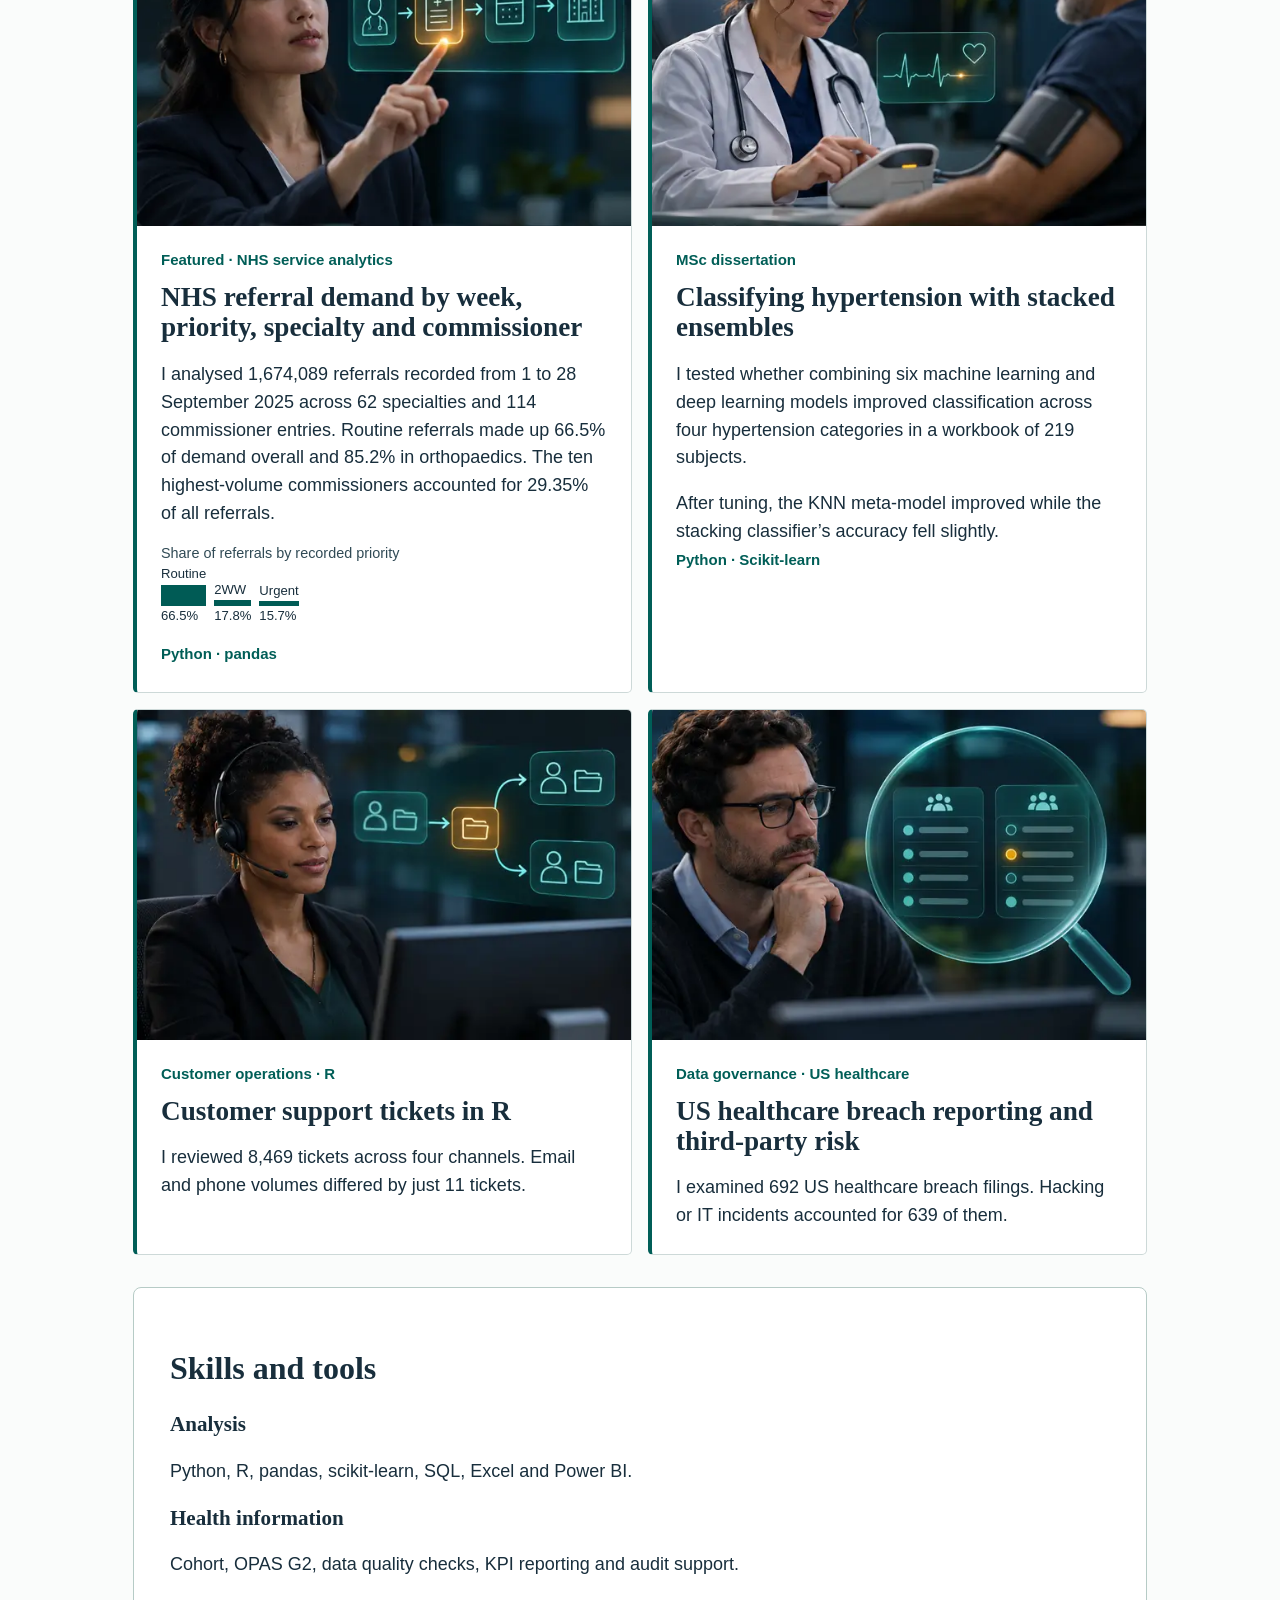
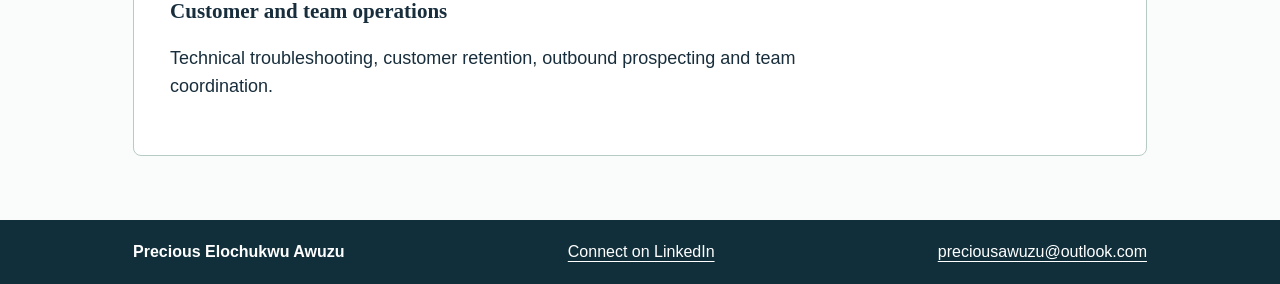
==== commit 4cdcab94: "Retain four repository-backed projects and remove fictional demonstrations" ====
--- a/index.html
+++ b/index.html
@@ -137,36 +137,9 @@
       <small>Python · Scikit-learn</small>
     </article>
 
-    <article>
-      <img class="project-art" loading="lazy" decoding="async" src="assets/governance-illustration.webp" alt="Analyst comparing two support queues">
-      <small>Data and AI governance</small>
-      <h2><a href="governance.html">Auditing AI-assisted support triage</a></h2>
-      <p>At a score of 0.6, the audit misses 3 of 4 urgent brief tickets and 1 of 4 detailed tickets in a synthetic sample.</p>
-      <figure>
-        <figcaption>Urgent tickets missed by writing style</figcaption>
-        <div class="mini">
-          <span>Brief<i style="height:24.0px"></i>75%</span>
-          <span>Detailed<i style="height:8.0px"></i>25%</span>
-        </div>
-      </figure>
-      <small>Threshold analysis · JavaScript</small>
-    </article>
+    
 
-    <article>
-      <img class="project-art" loading="lazy" decoding="async" src="assets/quality-illustration.webp" alt="Support adviser reviewing case transfers">
-      <small>Customer experience analytics</small>
-      <h2><a href="quality.html">Investigating customer support handovers</a></h2>
-      <p>Four of five cases with multiple handovers led to another contact within seven days, compared with one of five cases with no handover. Synthetic data.</p>
-      <figure>
-        <figcaption>Repeat contact by handover count</figcaption>
-        <div class="mini">
-          <span>0<i style="height:6.4px"></i>20%</span>
-          <span>1<i style="height:12.8px"></i>40%</span>
-          <span>2+<i style="height:25.6px"></i>80%</span>
-        </div>
-      </figure>
-      <small>Python · CSV analysis</small>
-    </article>
+    
     <article><img class="project-art" loading="lazy" decoding="async" src="assets/quality-illustration.webp" alt="Support adviser reviewing case transfers"><small>Customer operations · R</small><h2><a href="tickets.html">Customer support tickets in R</a></h2><p>I reviewed 8,469 tickets across four channels. Email and phone volumes differed by just 11 tickets.</p></article>
     <article><img class="project-art" loading="lazy" decoding="async" src="assets/governance-illustration.webp" alt="Analyst comparing records"><small>Data governance · US healthcare</small><h2><a href="breaches.html">US healthcare breach reporting and third-party risk</a></h2><p>I examined 692 US healthcare breach filings. Hacking or IT incidents accounted for 639 of them.</p></article>
   </div>
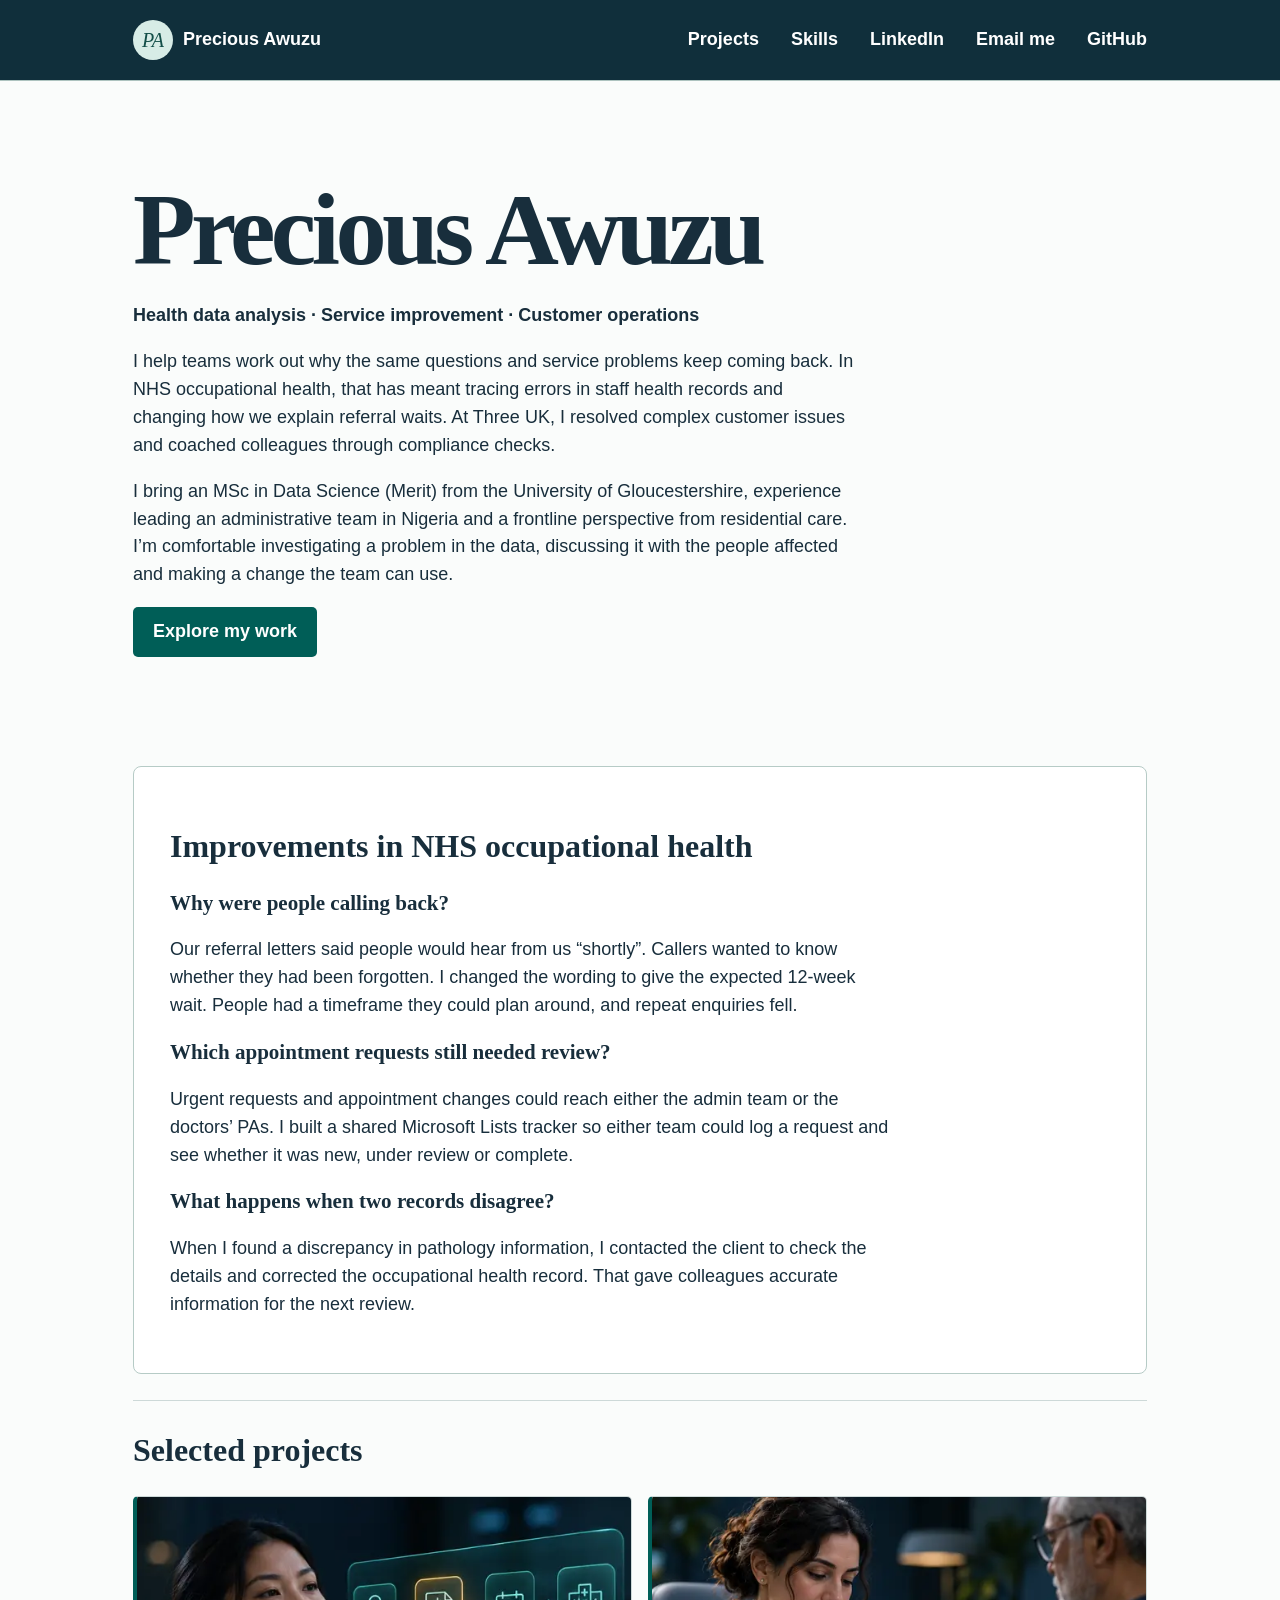
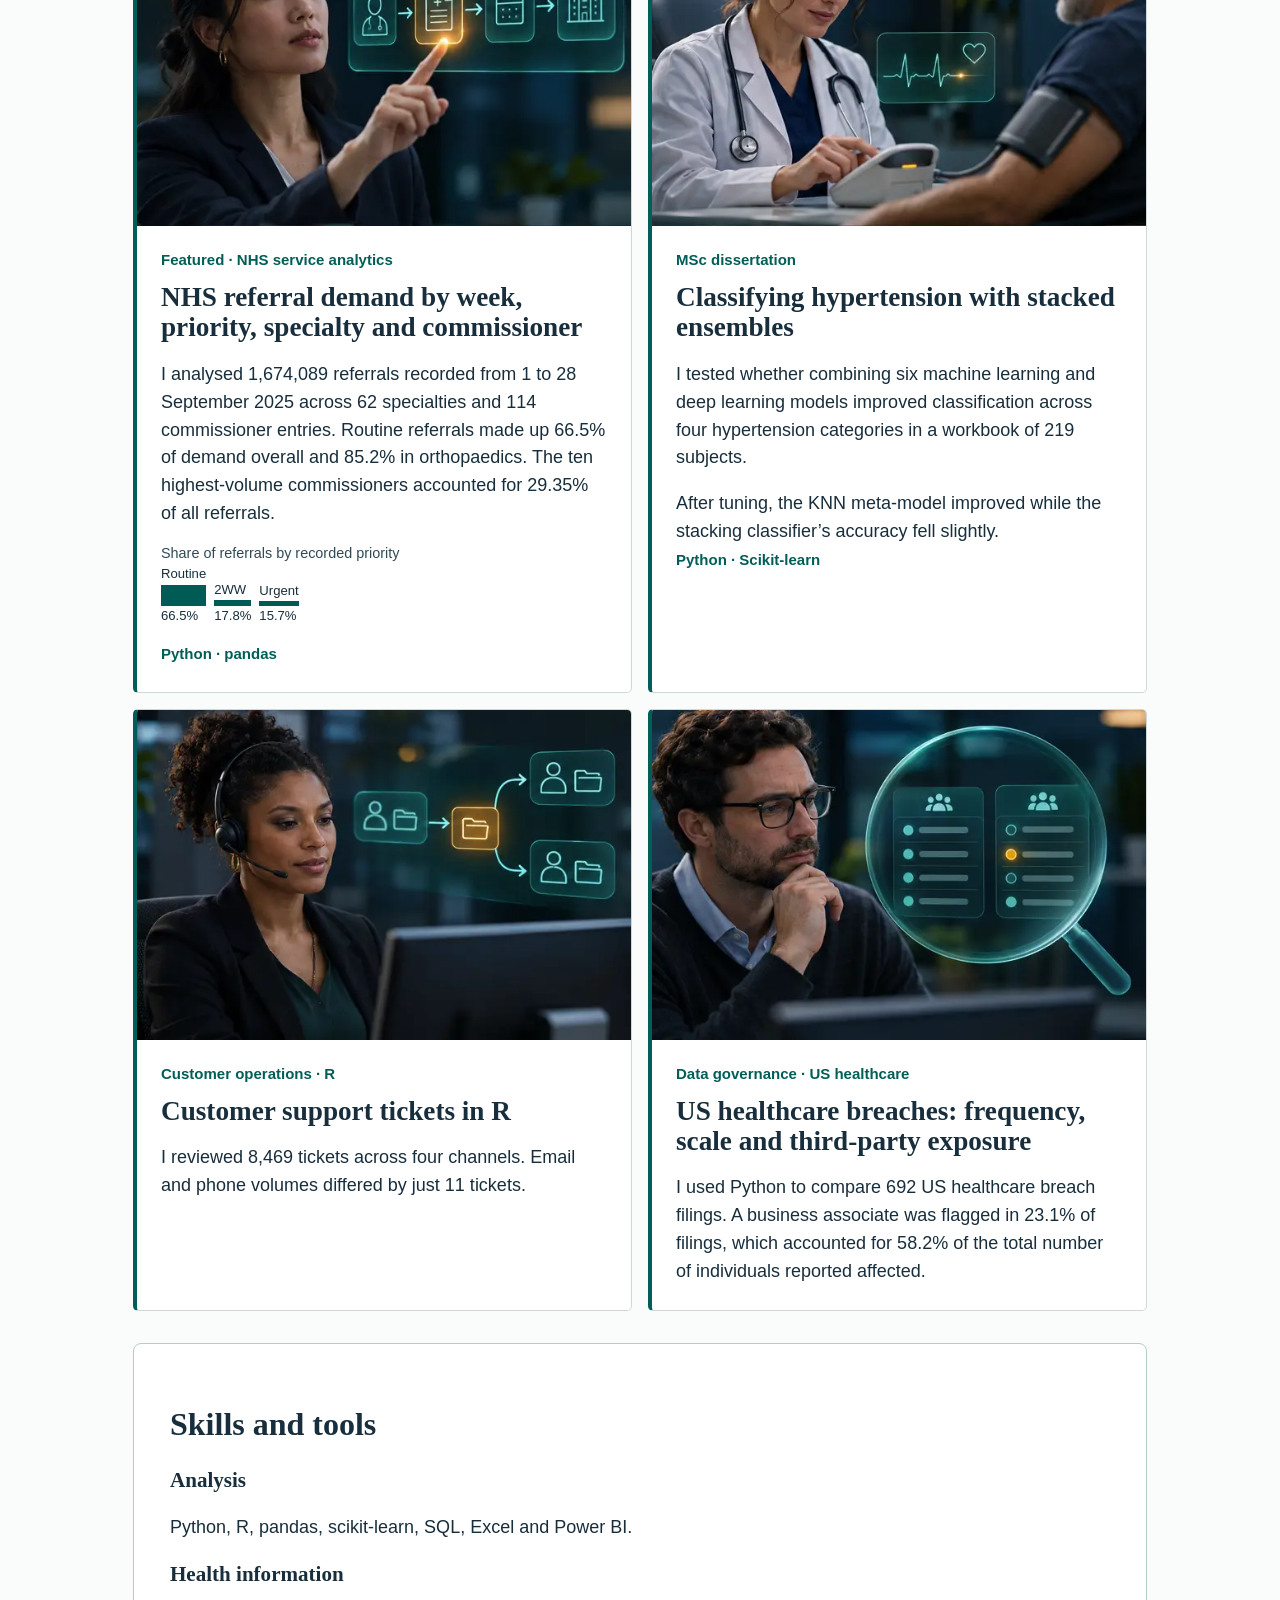
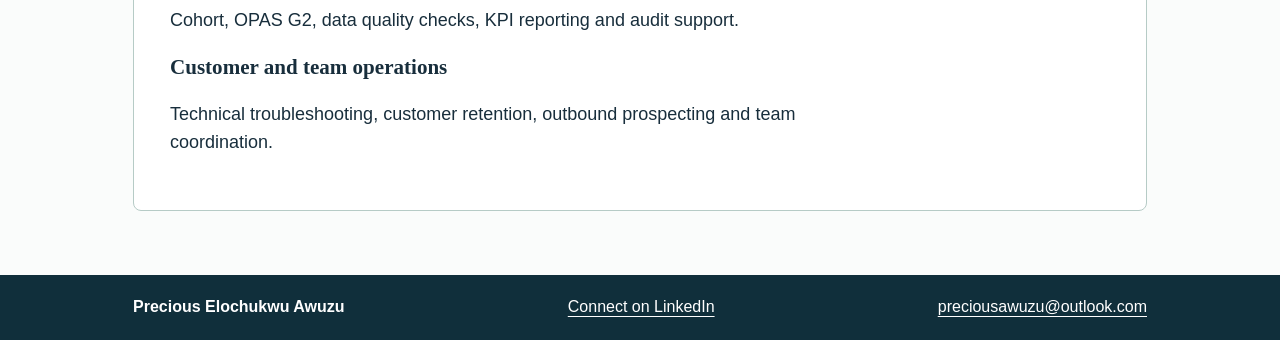
==== commit e19b4f0d: "Update healthcare breach findings on index.html" ====
--- a/index.html
+++ b/index.html
@@ -141,7 +141,7 @@
 
     
     <article><img class="project-art" loading="lazy" decoding="async" src="assets/quality-illustration.webp" alt="Support adviser reviewing case transfers"><small>Customer operations · R</small><h2><a href="tickets.html">Customer support tickets in R</a></h2><p>I reviewed 8,469 tickets across four channels. Email and phone volumes differed by just 11 tickets.</p></article>
-    <article><img class="project-art" loading="lazy" decoding="async" src="assets/governance-illustration.webp" alt="Analyst comparing records"><small>Data governance · US healthcare</small><h2><a href="breaches.html">US healthcare breach reporting and third-party risk</a></h2><p>I examined 692 US healthcare breach filings. Hacking or IT incidents accounted for 639 of them.</p></article>
+    <article><img class="project-art" loading="lazy" decoding="async" src="assets/governance-illustration.webp" alt="Analyst comparing records"><small>Data governance · US healthcare</small><h2><a href="breaches.html">US healthcare breaches: frequency, scale and third-party exposure</a></h2><p>I used Python to compare 692 US healthcare breach filings. A business associate was flagged in 23.1% of filings, which accounted for 58.2% of the total number of individuals reported affected.</p></article>
   </div>
 <section id="skills"><h2>Skills and tools</h2><h3>Analysis</h3><p>Python, R, pandas, scikit-learn, SQL, Excel and Power BI.</p><h3>Health information</h3><p>Cohort, OPAS G2, data quality checks, KPI reporting and audit support.</p><h3>Customer and team operations</h3><p>Technical troubleshooting, customer retention, outbound prospecting and team coordination.</p></section></main>
 
